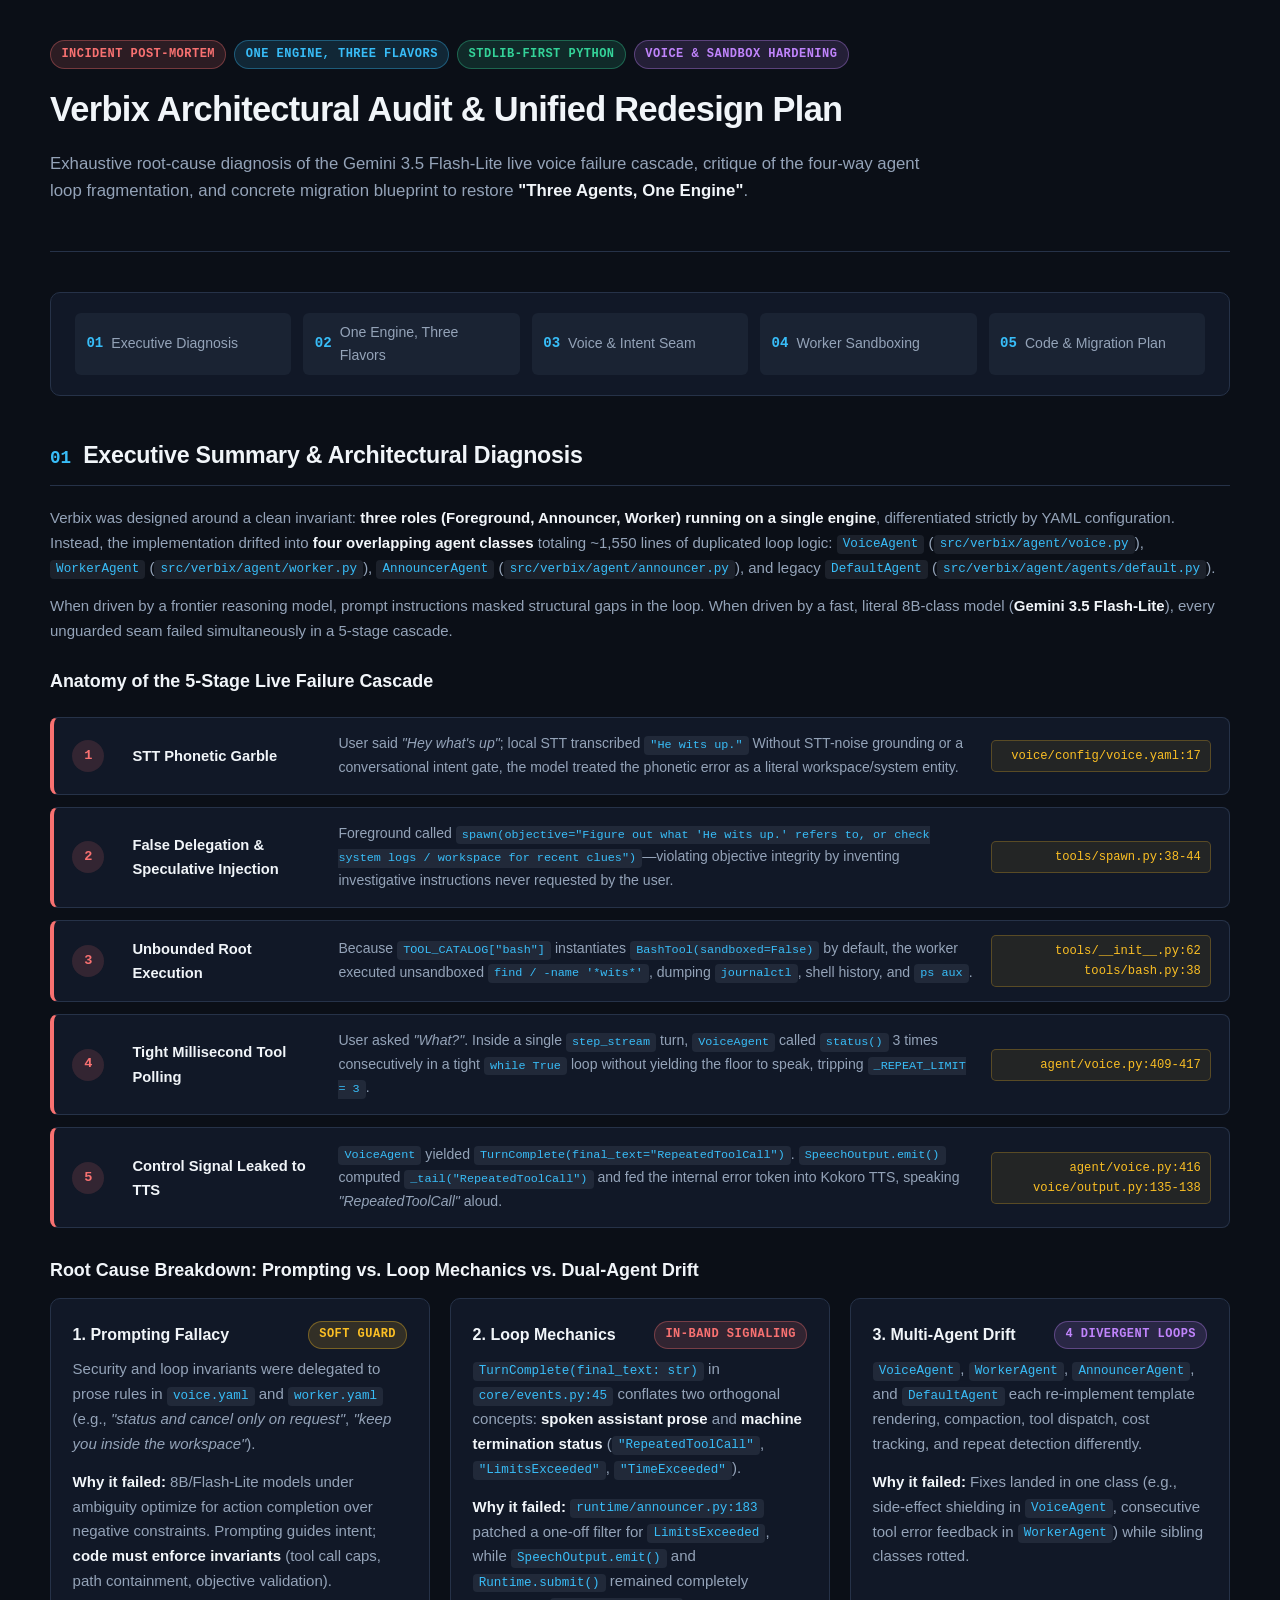
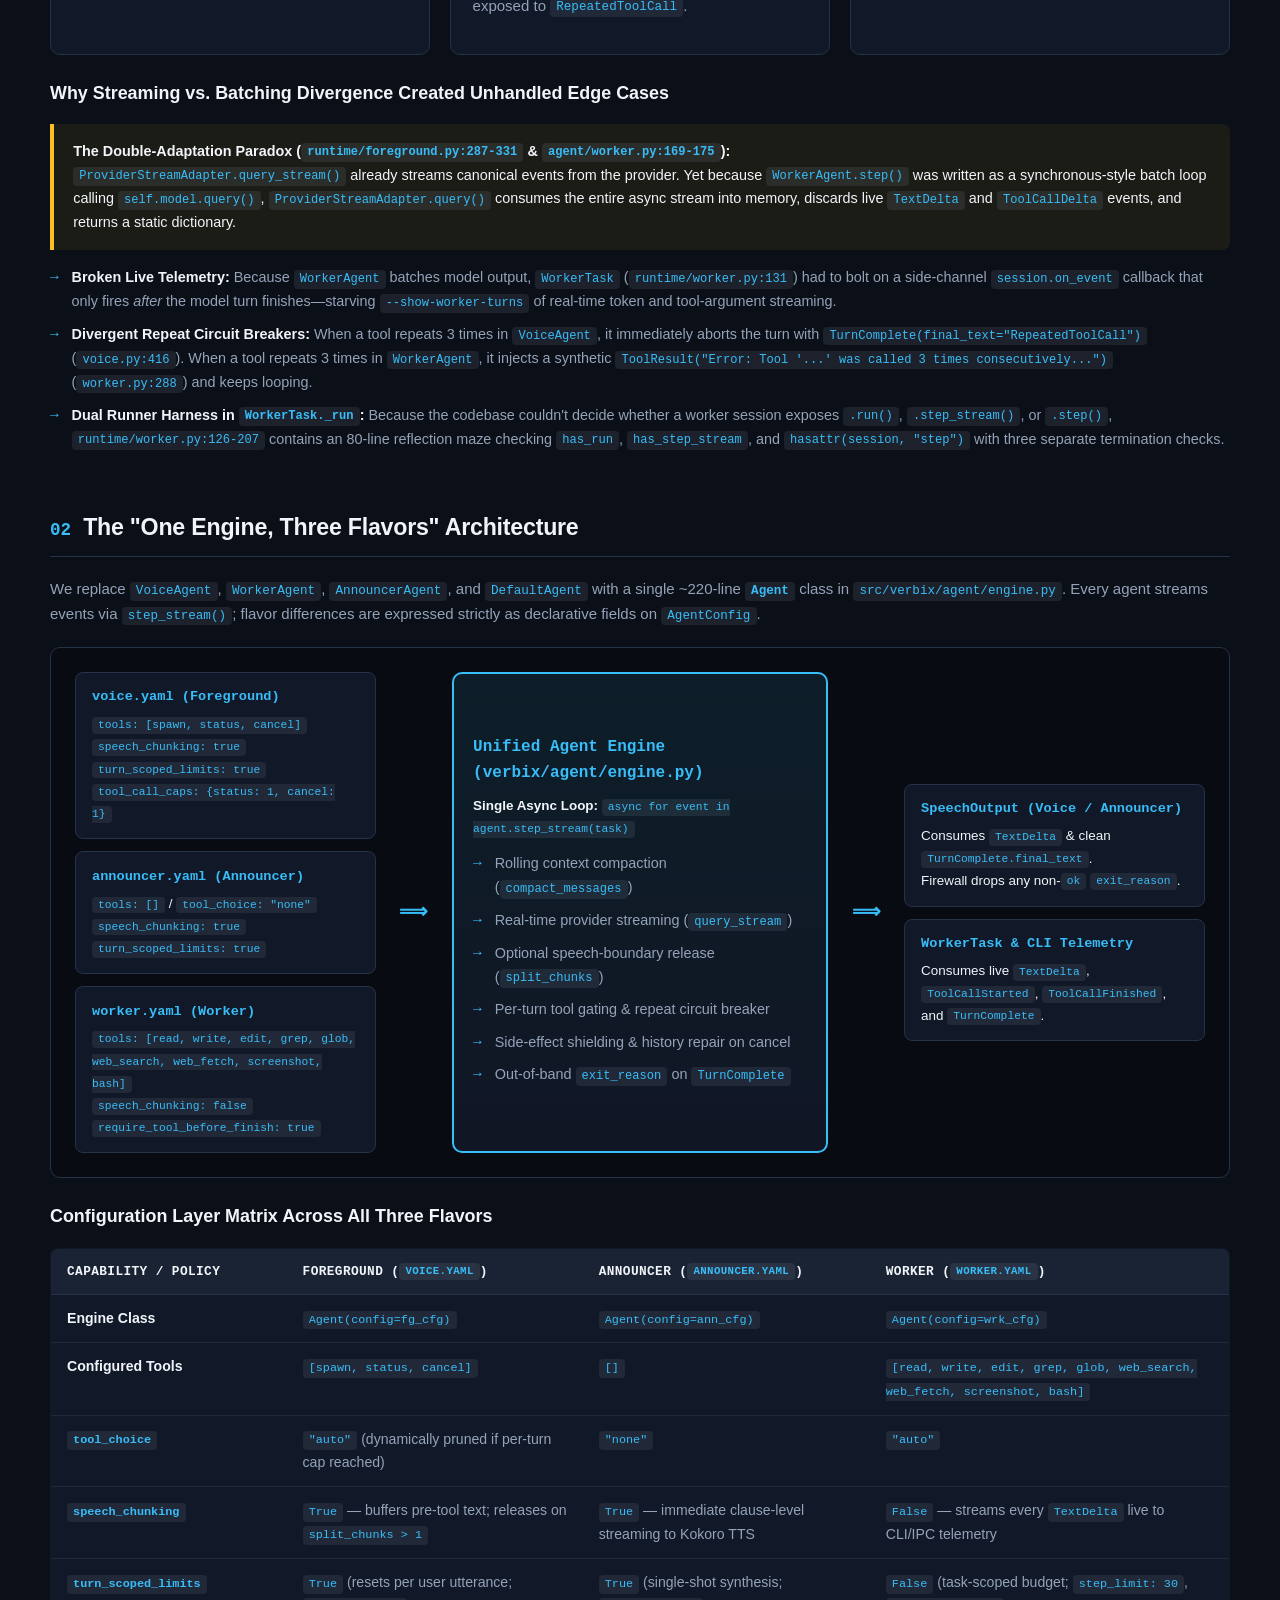
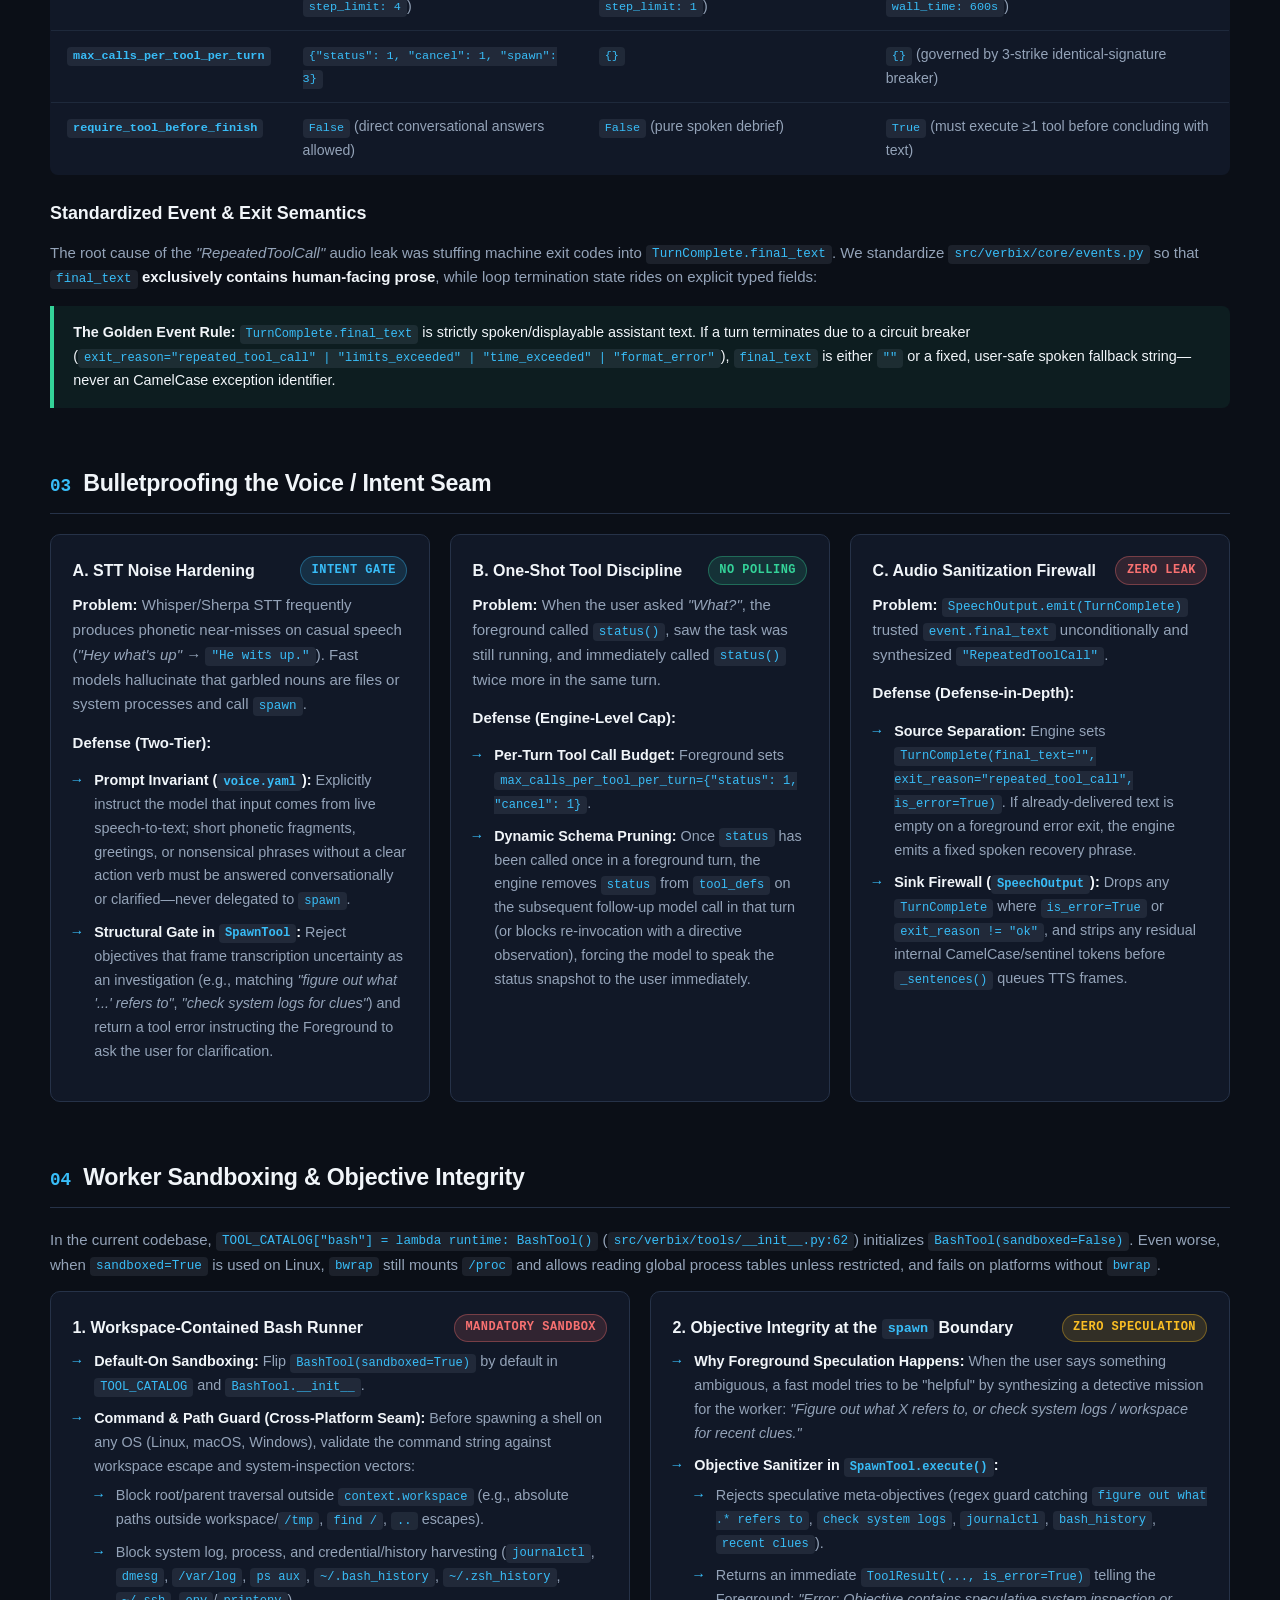
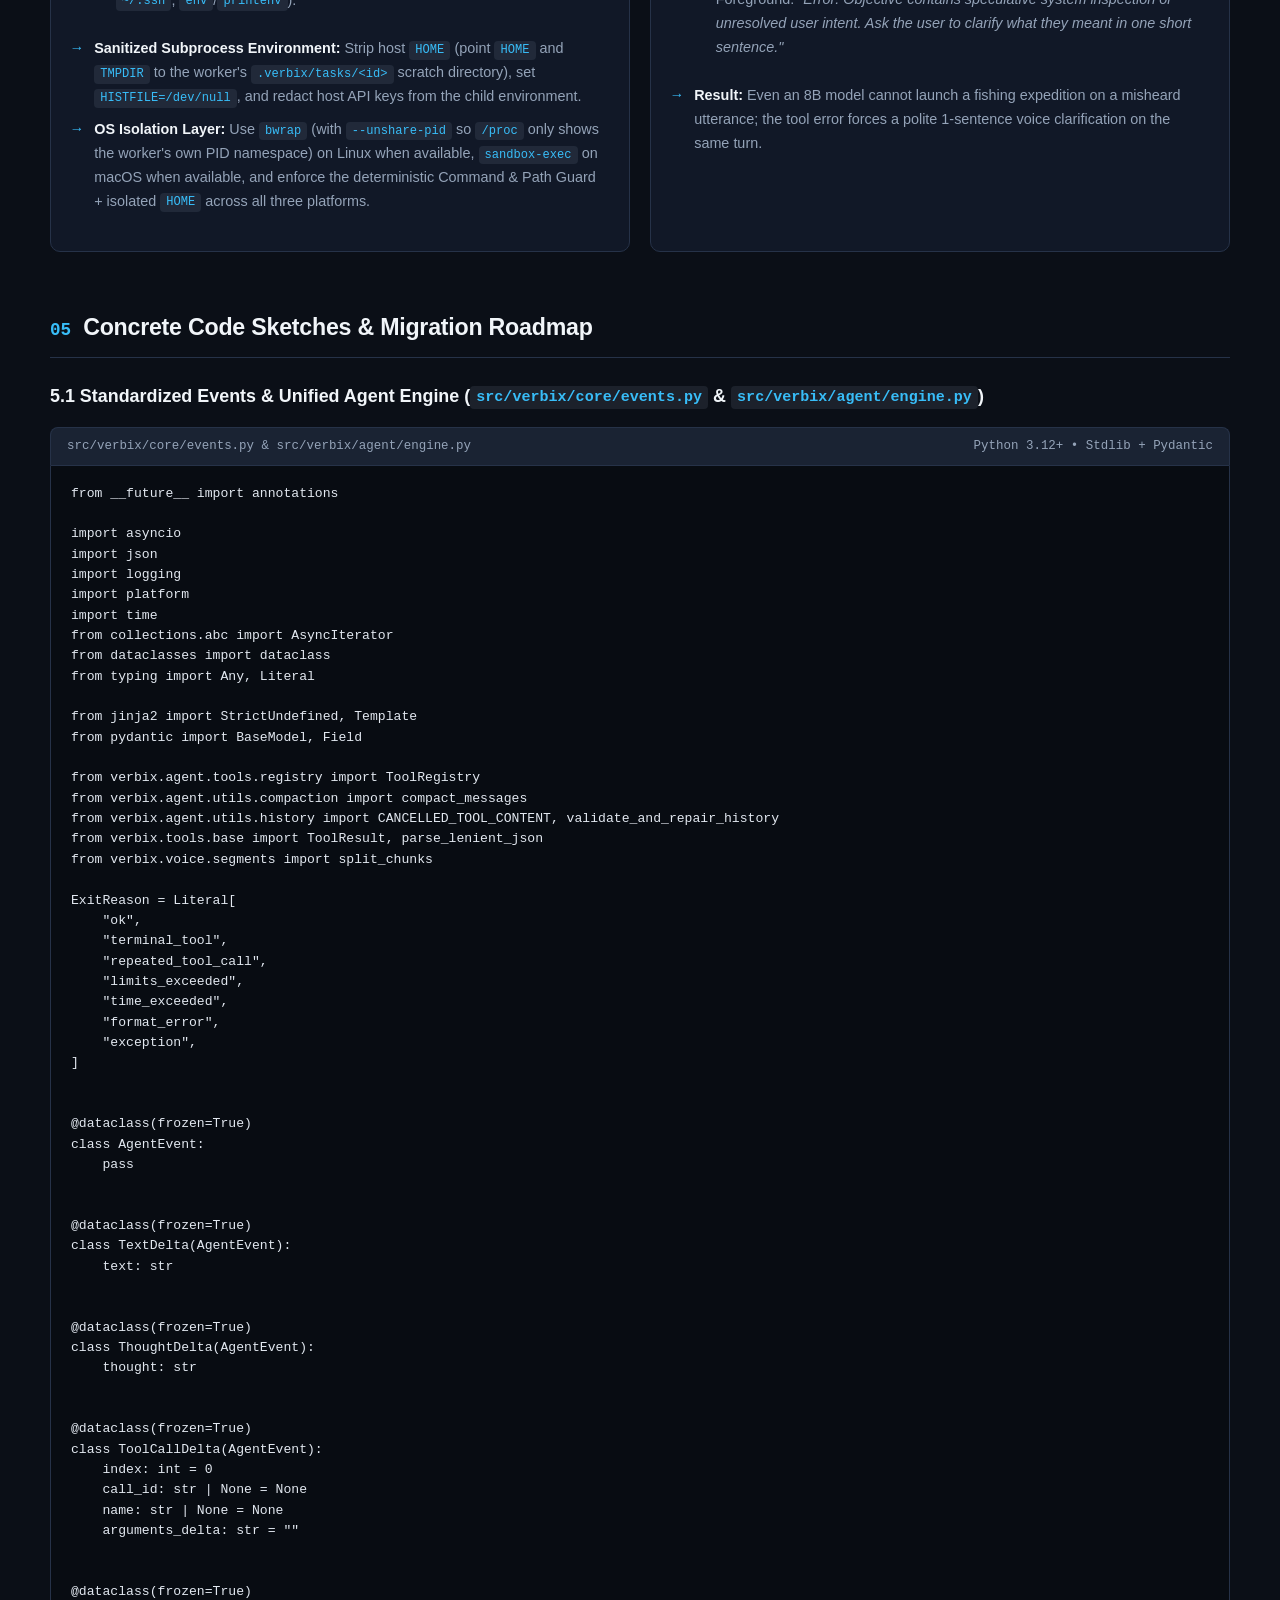
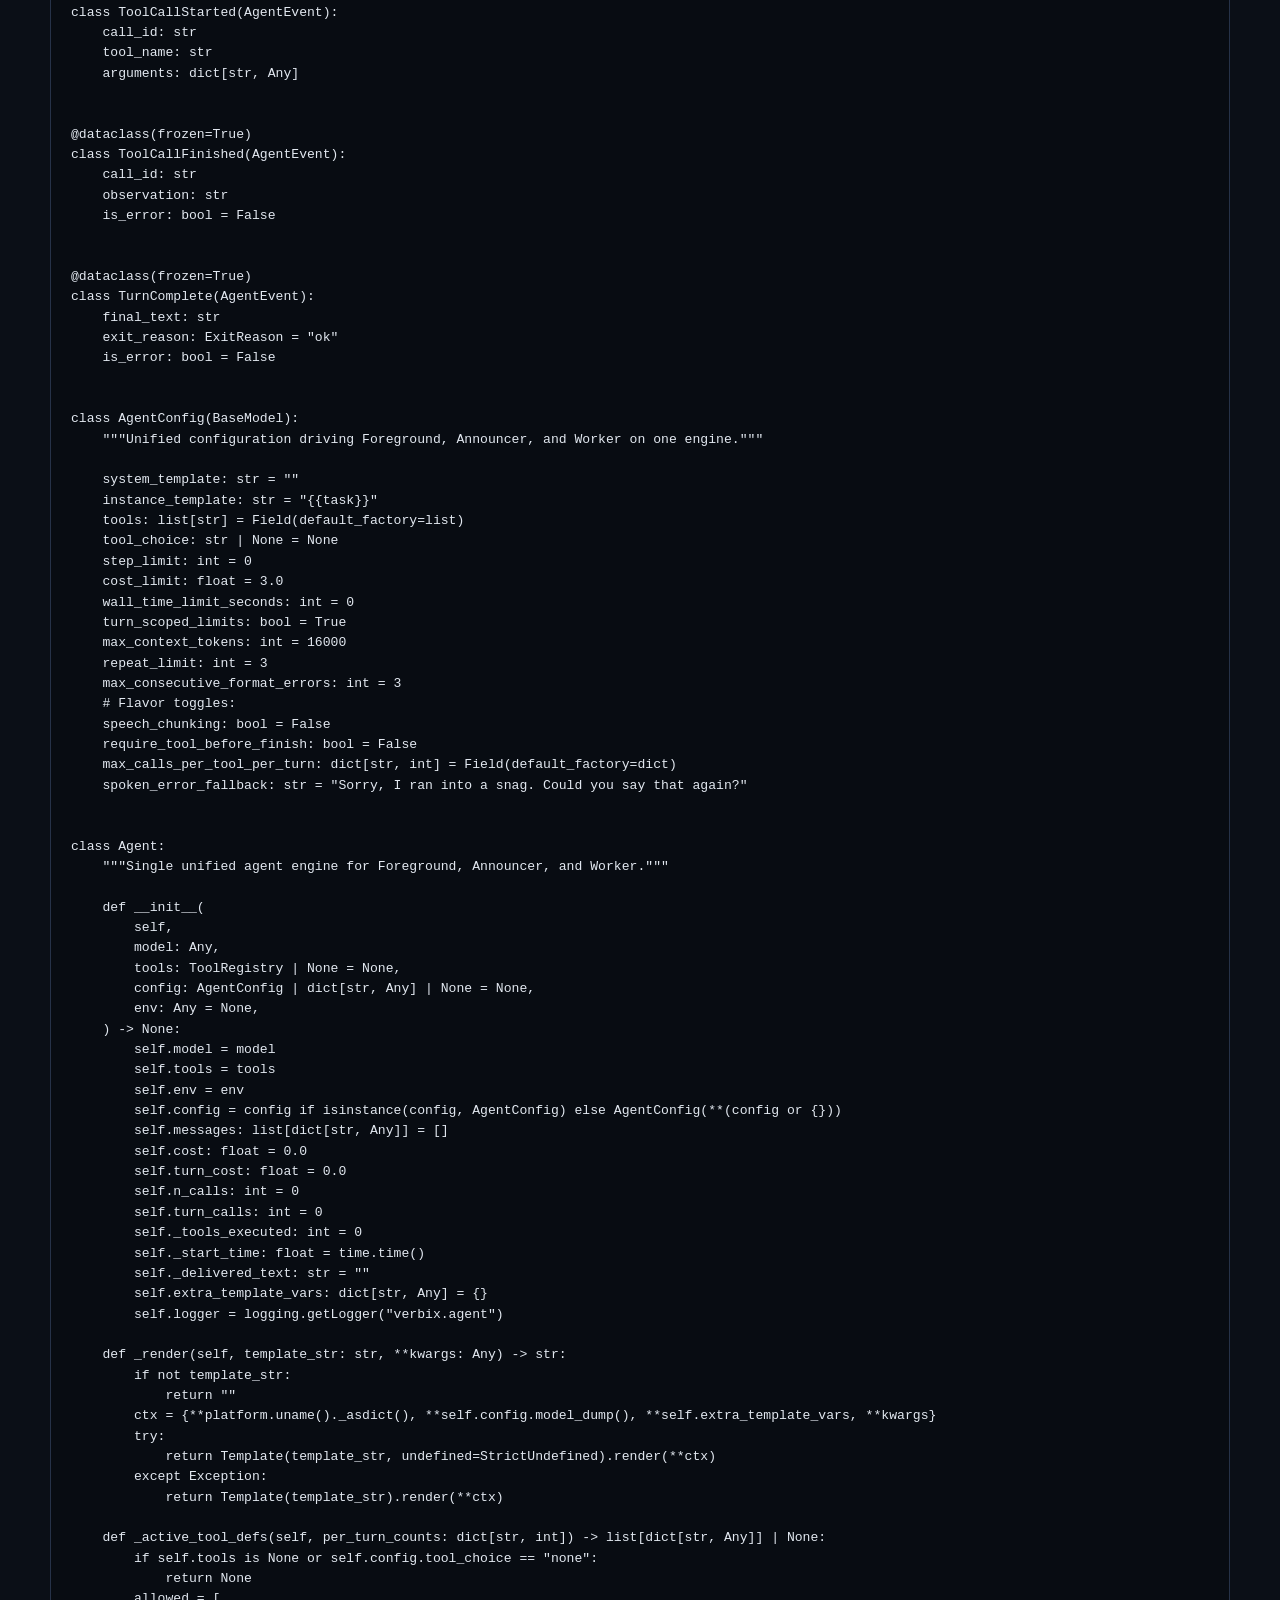
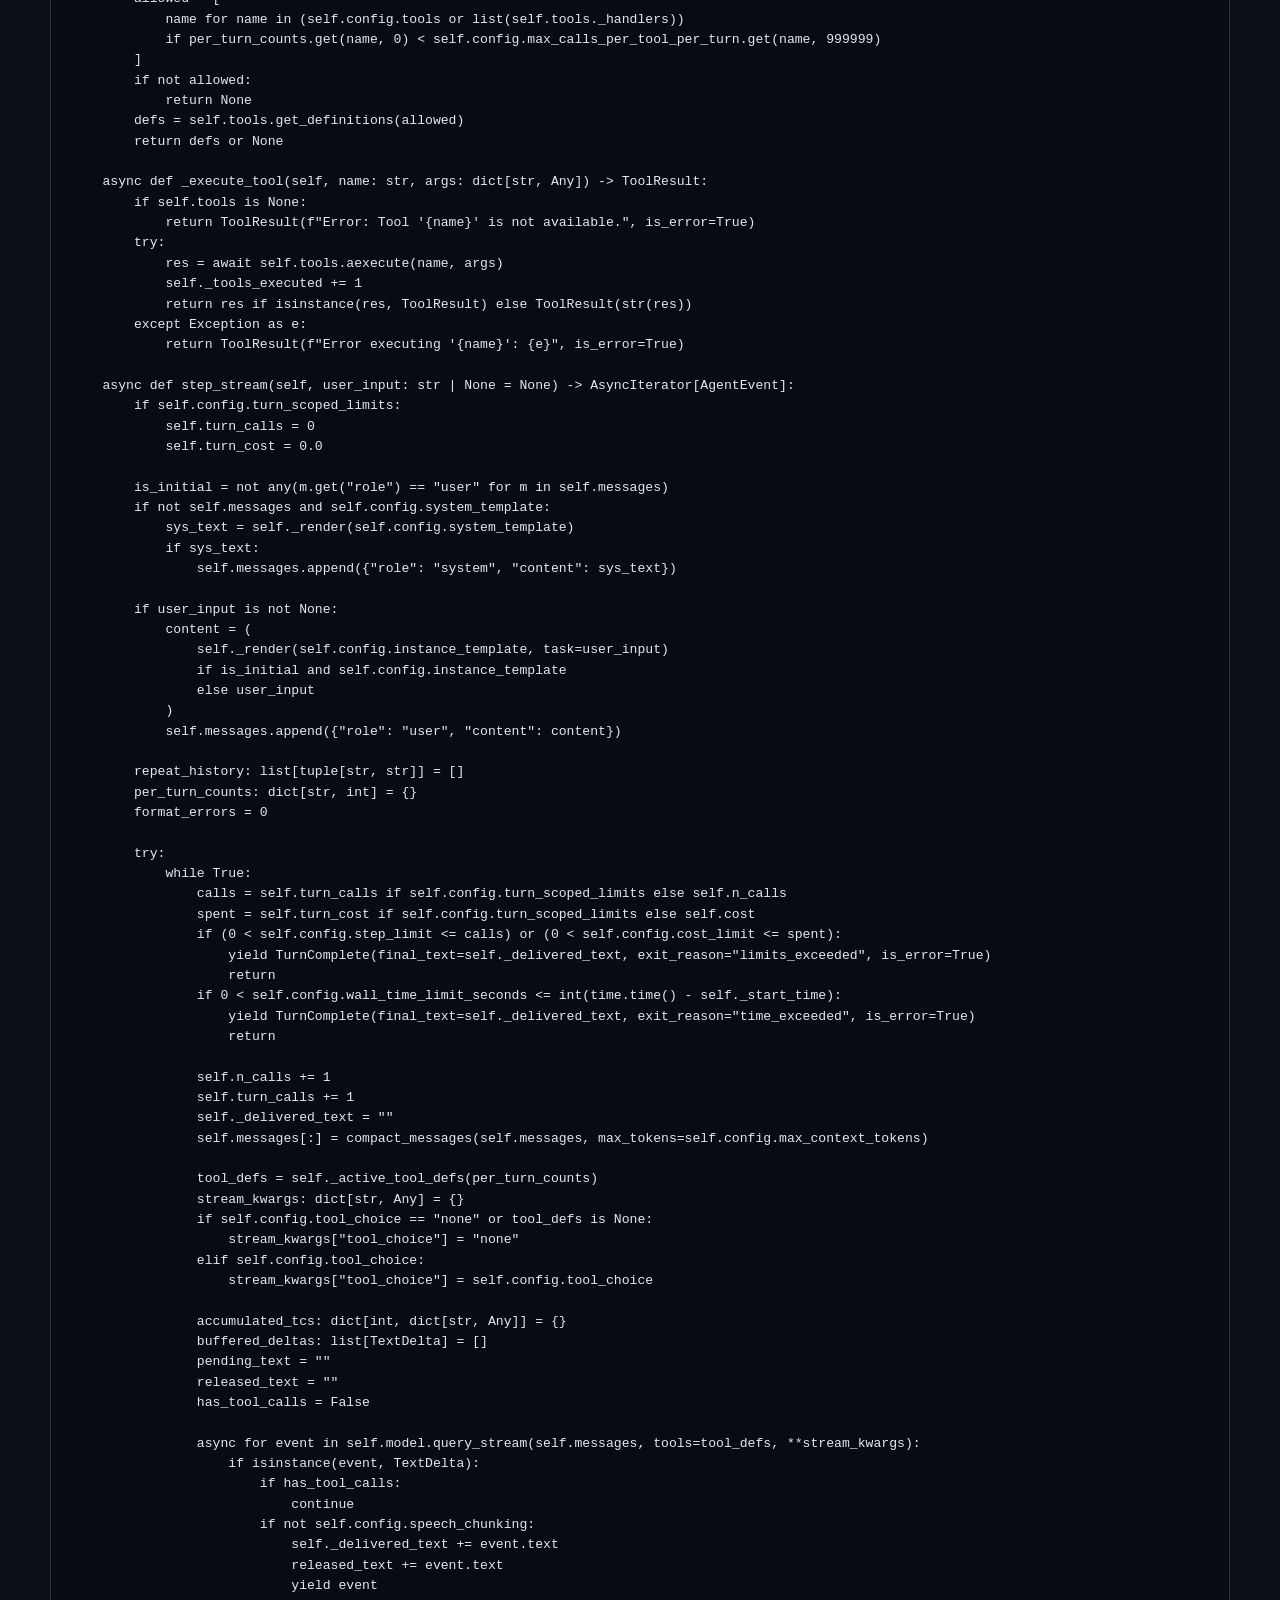
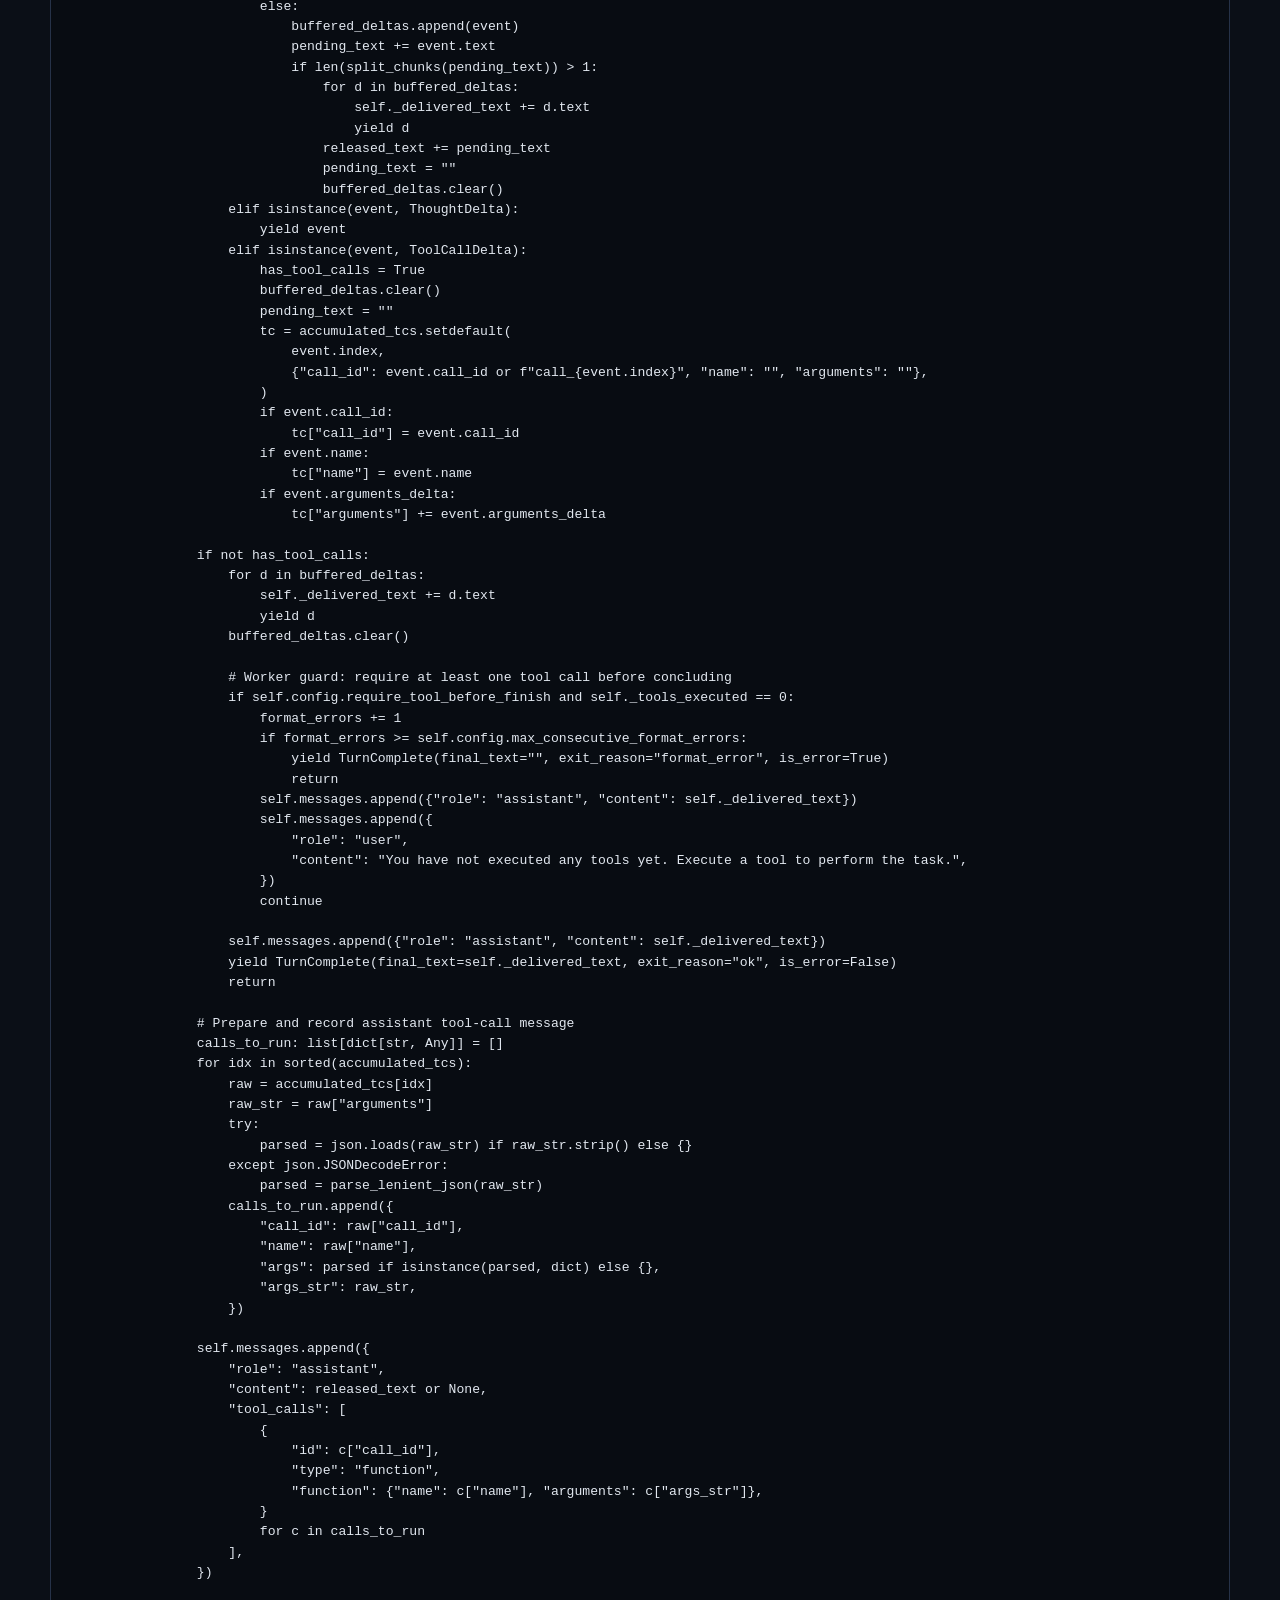
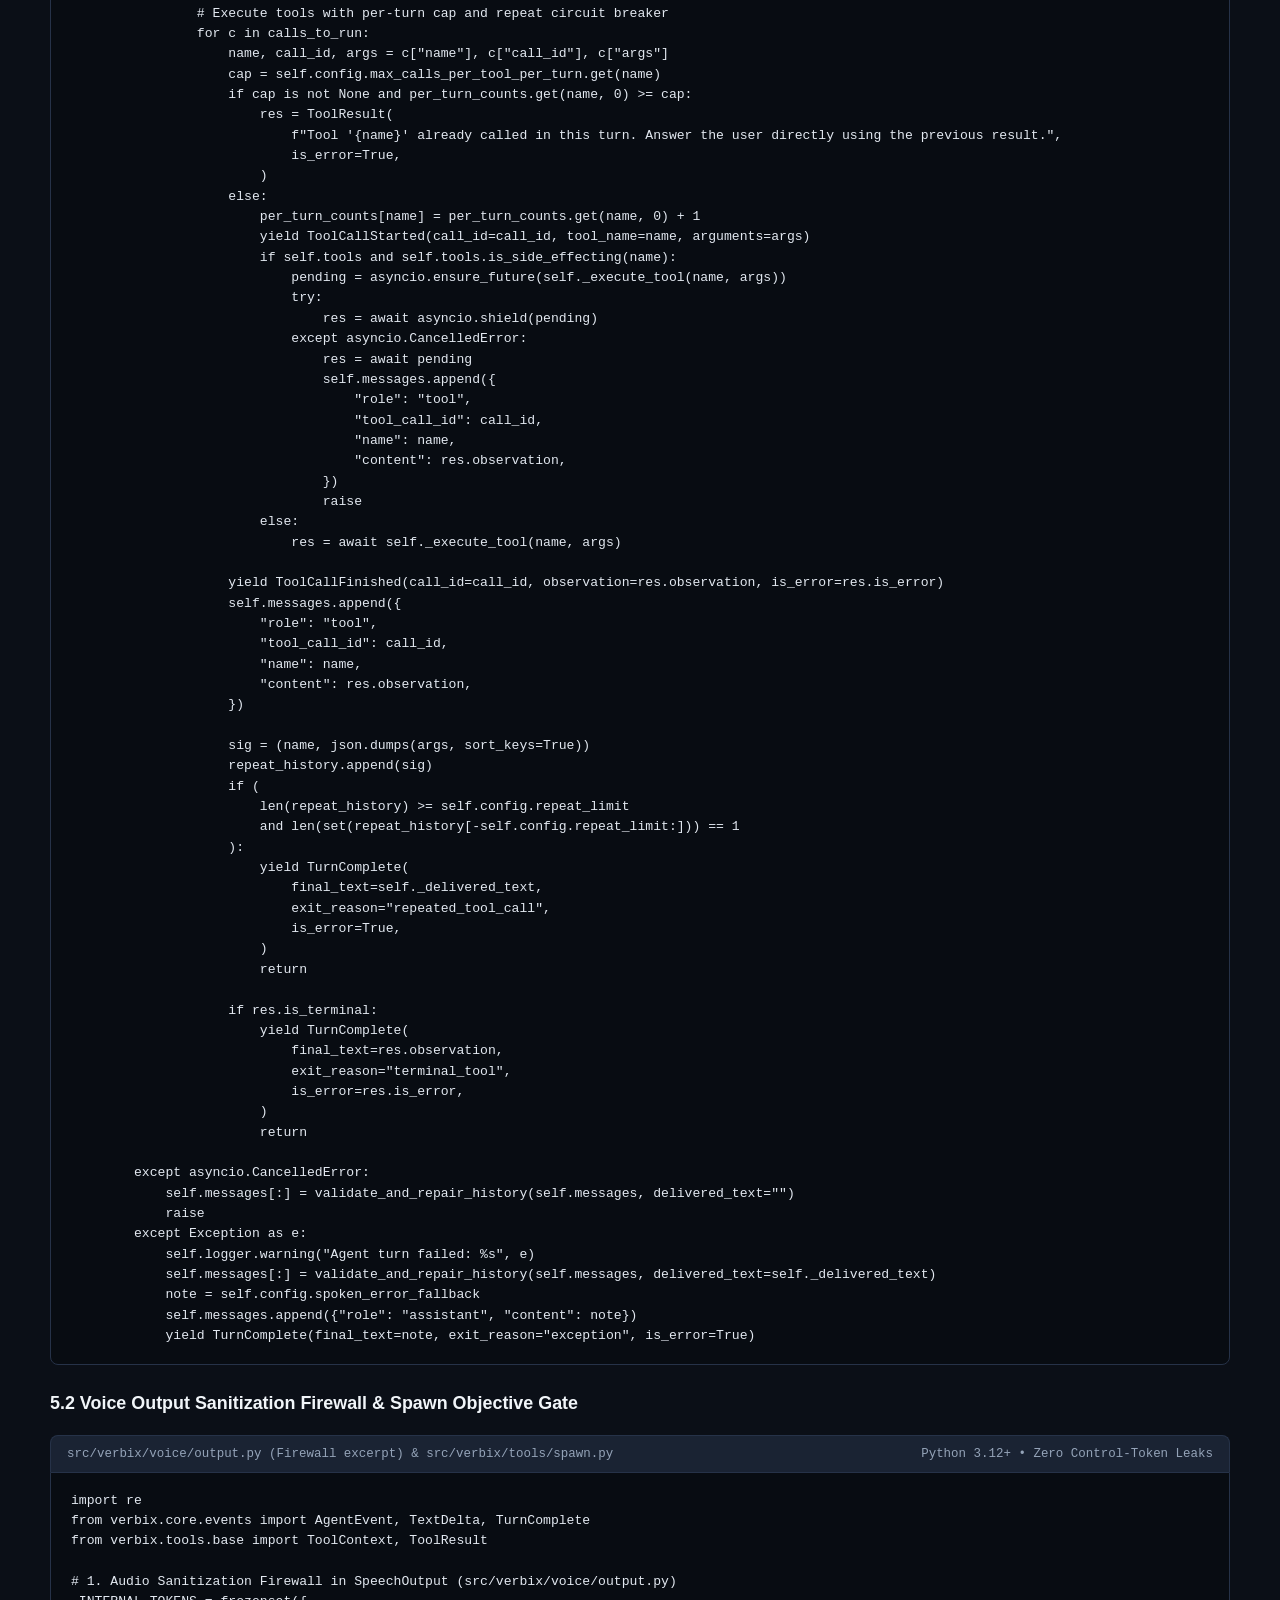
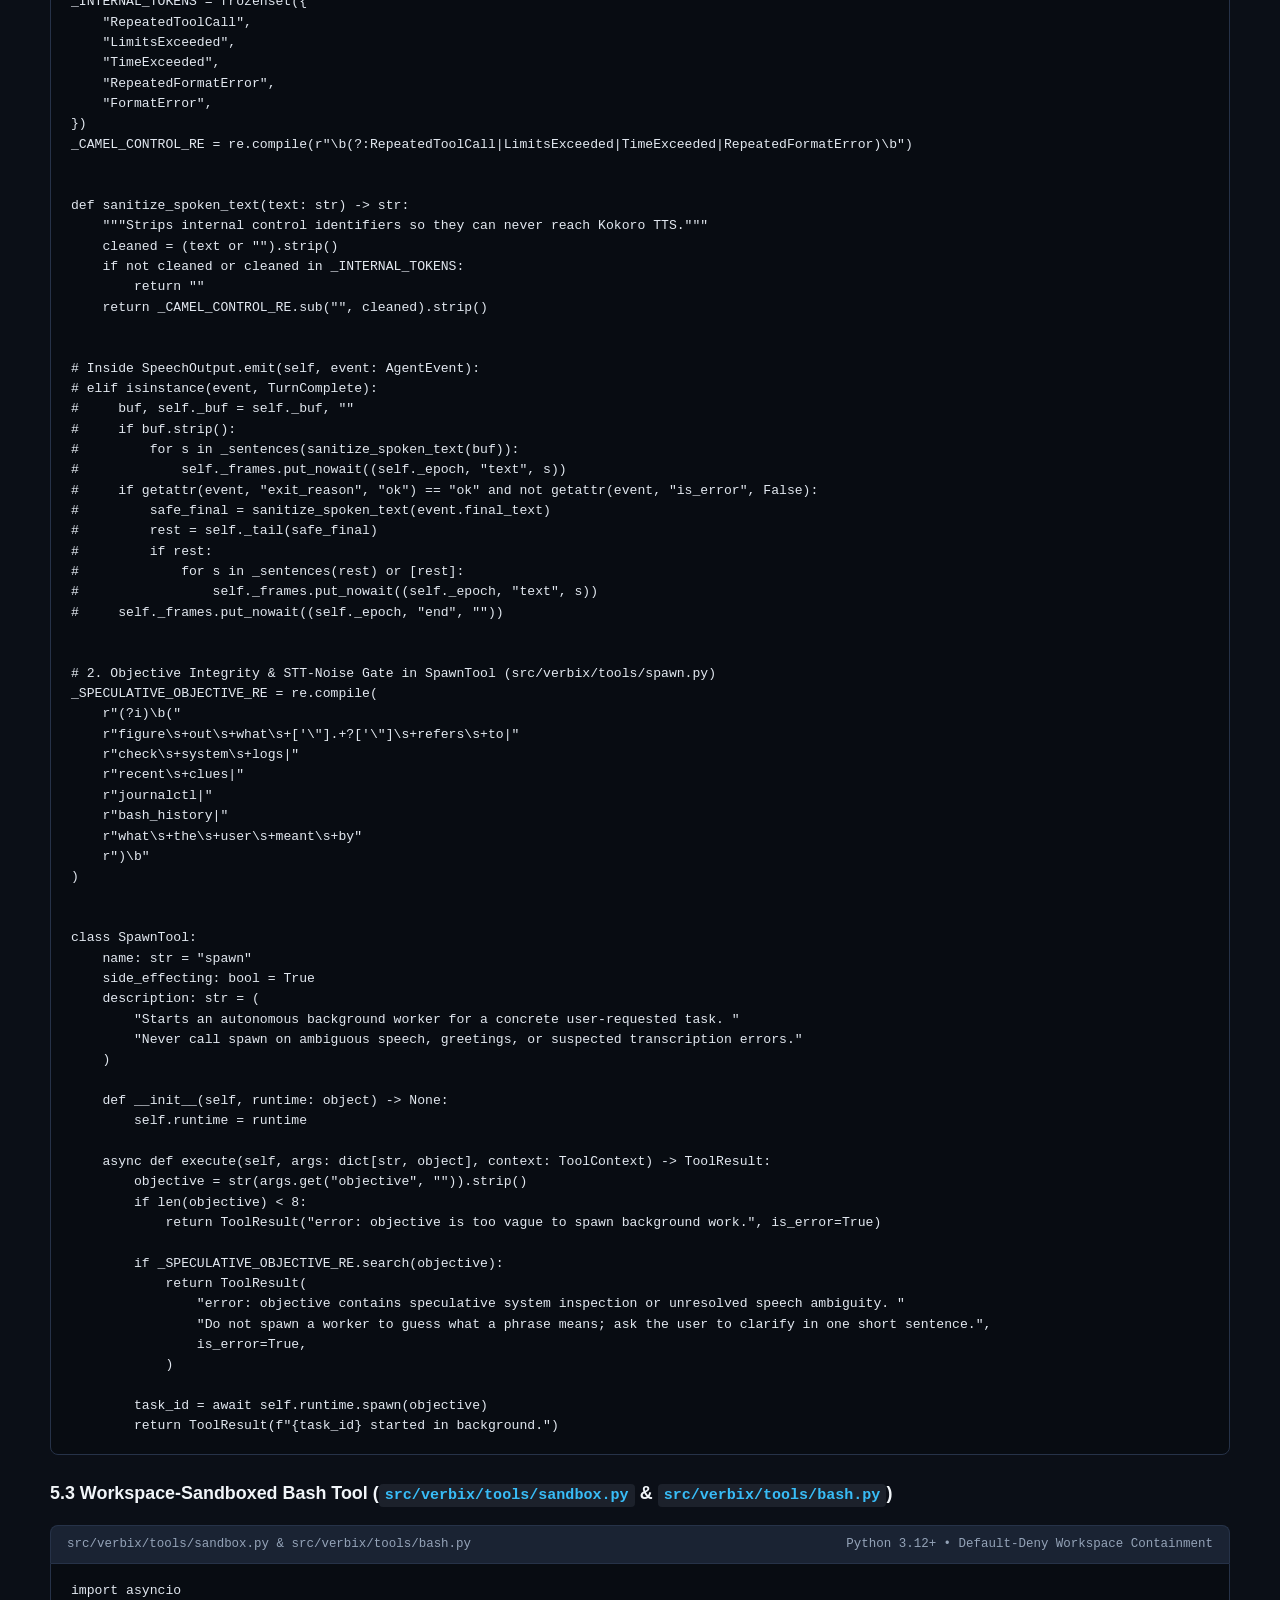
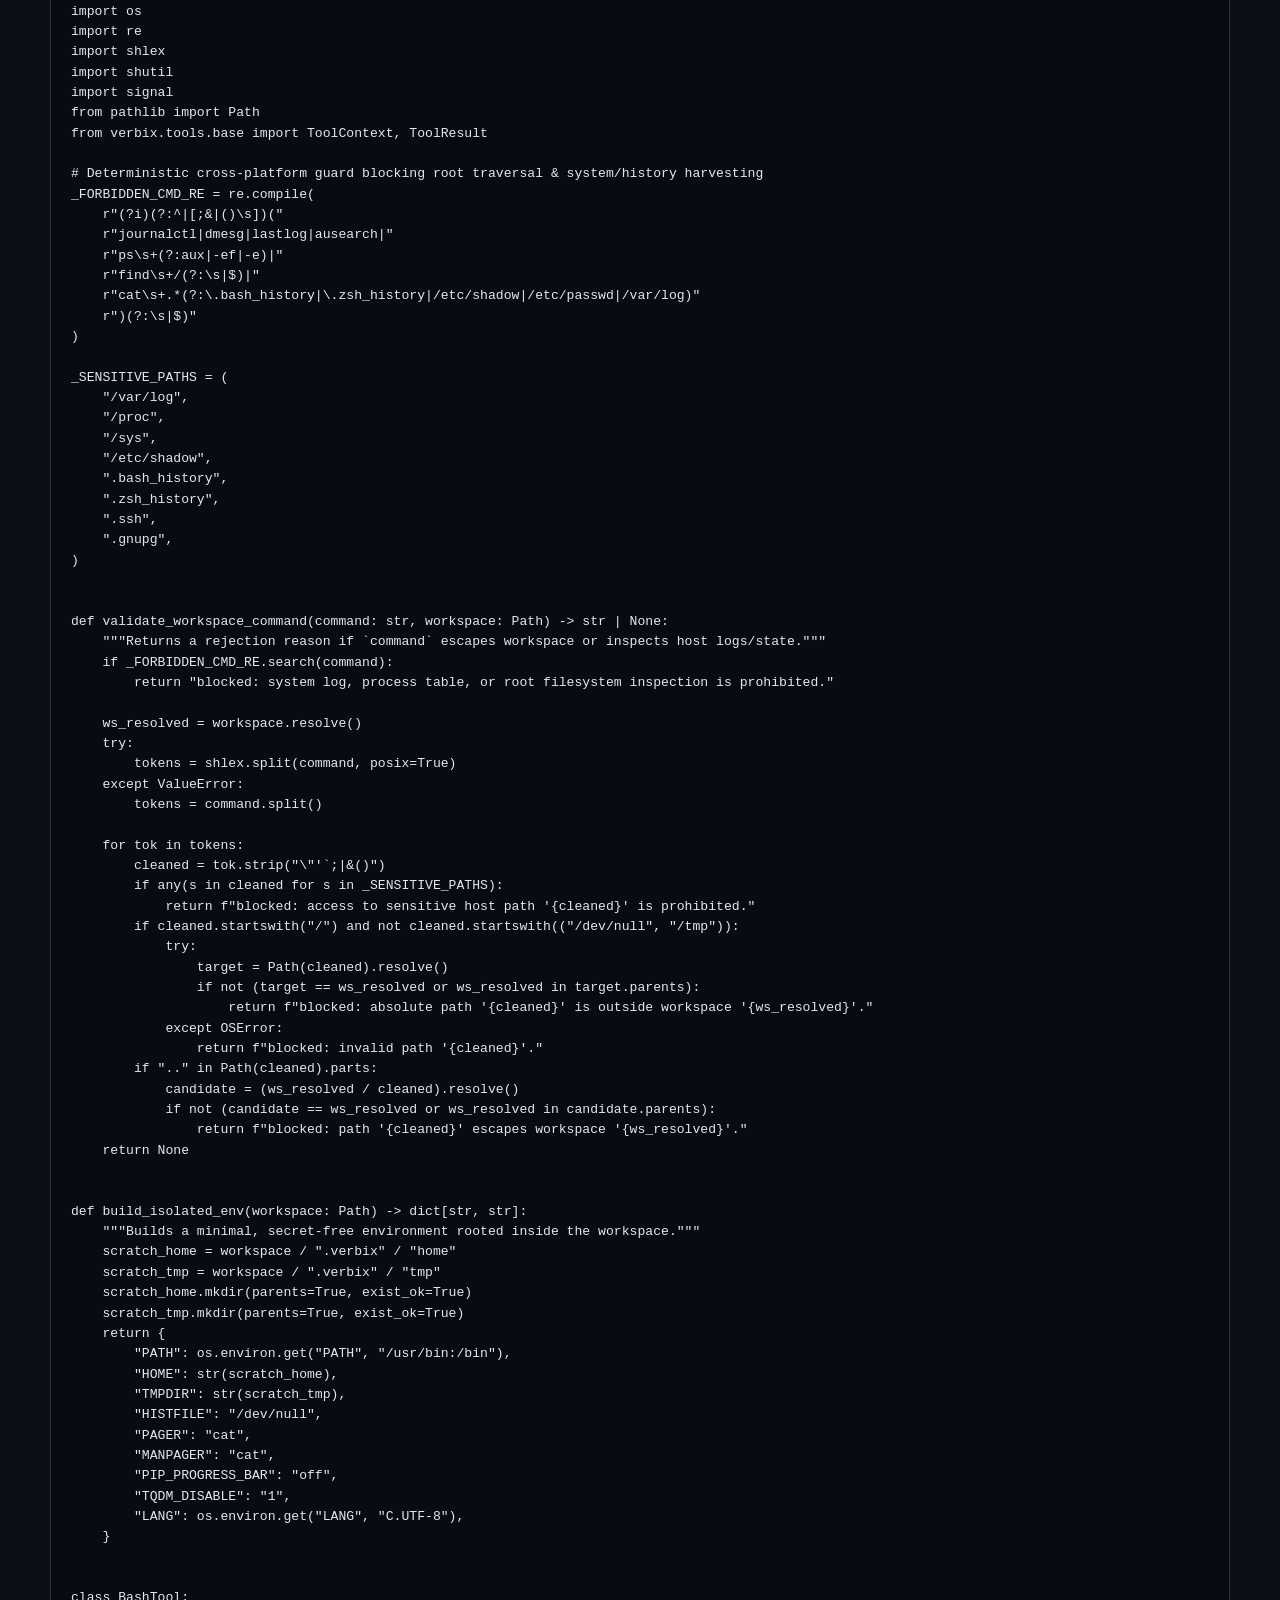
==== docs/verbix_architecture_audit.html @ be10a12c "docs: add architecture re-audit spec and implementation plan" ====
<!DOCTYPE html>
<html lang="en">
<head>
  <meta charset="UTF-8" />
  <meta name="viewport" content="width=device-width, initial-scale=1.0" />
  <title>Verbix Architectural Audit &amp; Unified Redesign Plan</title>
  <style>
    :root {
      --bg-base: #0b0f17;
      --bg-surface: #111827;
      --bg-elevated: #1a2333;
      --bg-code: #080c12;
      --border: #263248;
      --border-subtle: #1e293b;
      --text-primary: #f1f5f9;
      --text-secondary: #94a3b8;
      --text-muted: #64748b;
      --accent-blue: #38bdf8;
      --accent-indigo: #818cf8;
      --accent-green: #34d399;
      --accent-amber: #fbbf24;
      --accent-red: #f87171;
      --accent-purple: #c084fc;
      --font-sans: -apple-system, BlinkMacSystemFont, "Segoe UI", Roboto, "Helvetica Neue", Arial, sans-serif;
      --font-mono: "JetBrains Mono", "Fira Code", "SFMono-Regular", Consolas, "Liberation Mono", Menlo, monospace;
    }

    * {
      box-sizing: border-box;
      margin: 0;
      padding: 0;
    }

    body {
      background-color: var(--bg-base);
      color: var(--text-primary);
      font-family: var(--font-sans);
      line-height: 1.65;
      font-size: 15px;
      padding: 2.5rem 1.5rem 5rem;
    }

    .container {
      max-width: 1180px;
      margin: 0 auto;
    }

    /* Header */
    header {
      border-bottom: 1px solid var(--border);
      padding-bottom: 2rem;
      margin-bottom: 2.5rem;
      display: flex;
      flex-direction: column;
      gap: 0.75rem;
    }

    .badge-row {
      display: flex;
      flex-wrap: wrap;
      gap: 0.5rem;
      align-items: center;
    }

    .badge {
      display: inline-flex;
      align-items: center;
      padding: 0.22rem 0.65rem;
      border-radius: 9999px;
      font-size: 0.75rem;
      font-weight: 600;
      letter-spacing: 0.04em;
      text-transform: uppercase;
      font-family: var(--font-mono);
    }

    .badge-red { background: rgba(248, 113, 113, 0.14); color: var(--accent-red); border: 1px solid rgba(248, 113, 113, 0.35); }
    .badge-blue { background: rgba(56, 189, 248, 0.14); color: var(--accent-blue); border: 1px solid rgba(56, 189, 248, 0.35); }
    .badge-green { background: rgba(52, 211, 153, 0.14); color: var(--accent-green); border: 1px solid rgba(52, 211, 153, 0.35); }
    .badge-amber { background: rgba(251, 191, 36, 0.14); color: var(--accent-amber); border: 1px solid rgba(251, 191, 36, 0.35); }
    .badge-purple { background: rgba(192, 132, 252, 0.14); color: var(--accent-purple); border: 1px solid rgba(192, 132, 252, 0.35); }

    h1 {
      font-size: 2.15rem;
      font-weight: 800;
      letter-spacing: -0.02em;
      color: var(--text-primary);
    }

    .subtitle {
      color: var(--text-secondary);
      font-size: 1.05rem;
      max-width: 880px;
    }

    /* Navigation TOC */
    .toc {
      background: var(--bg-surface);
      border: 1px solid var(--border);
      border-radius: 10px;
      padding: 1.25rem 1.5rem;
      margin-bottom: 2.5rem;
      display: grid;
      grid-template-columns: repeat(auto-fit, minmax(210px, 1fr));
      gap: 0.75rem;
    }

    .toc a {
      color: var(--text-secondary);
      text-decoration: none;
      font-size: 0.88rem;
      font-weight: 500;
      padding: 0.45rem 0.65rem;
      border-radius: 6px;
      background: var(--bg-elevated);
      border: 1px solid transparent;
      transition: all 0.15s ease;
      display: flex;
      align-items: center;
      gap: 0.5rem;
    }

    .toc a:hover {
      color: var(--accent-blue);
      border-color: rgba(56, 189, 248, 0.4);
    }

    .toc-num {
      font-family: var(--font-mono);
      color: var(--accent-blue);
      font-weight: 700;
    }

    /* Sections */
    section {
      margin-bottom: 3.5rem;
    }

    .section-header {
      display: flex;
      align-items: baseline;
      gap: 0.75rem;
      margin-bottom: 1.25rem;
      padding-bottom: 0.65rem;
      border-bottom: 1px solid var(--border);
    }

    .section-num {
      font-family: var(--font-mono);
      font-size: 1.1rem;
      font-weight: 700;
      color: var(--accent-blue);
    }

    h2 {
      font-size: 1.45rem;
      font-weight: 700;
      letter-spacing: -0.01em;
    }

    h3 {
      font-size: 1.12rem;
      font-weight: 600;
      margin: 1.5rem 0 0.75rem;
      color: var(--text-primary);
    }

    p {
      margin-bottom: 0.85rem;
      color: var(--text-secondary);
    }

    strong {
      color: var(--text-primary);
      font-weight: 600;
    }

    /* Cards & Grids */
    .grid-2 {
      display: grid;
      grid-template-columns: repeat(auto-fit, minmax(460px, 1fr));
      gap: 1.25rem;
      margin-bottom: 1.25rem;
    }

    .grid-3 {
      display: grid;
      grid-template-columns: repeat(auto-fit, minmax(320px, 1fr));
      gap: 1.25rem;
      margin-bottom: 1.25rem;
    }

    .card {
      background: var(--bg-surface);
      border: 1px solid var(--border);
      border-radius: 10px;
      padding: 1.35rem;
    }

    .card-title {
      font-size: 1rem;
      font-weight: 700;
      margin-bottom: 0.5rem;
      display: flex;
      align-items: center;
      justify-content: space-between;
      gap: 0.5rem;
      color: var(--text-primary);
    }

    /* Incident Cascade Timeline */
    .cascade {
      display: flex;
      flex-direction: column;
      gap: 0.75rem;
      margin: 1.25rem 0 1.75rem;
    }

    .cascade-step {
      display: grid;
      grid-template-columns: 44px 190px 1fr 220px;
      align-items: center;
      gap: 1rem;
      background: var(--bg-surface);
      border: 1px solid var(--border);
      border-left: 4px solid var(--accent-red);
      border-radius: 8px;
      padding: 0.9rem 1.15rem;
    }

    .cascade-idx {
      width: 32px;
      height: 32px;
      border-radius: 50%;
      background: rgba(248, 113, 113, 0.15);
      color: var(--accent-red);
      font-family: var(--font-mono);
      font-weight: 700;
      display: flex;
      align-items: center;
      justify-content: center;
      font-size: 0.85rem;
    }

    .cascade-stage {
      font-weight: 700;
      color: var(--text-primary);
      font-size: 0.92rem;
    }

    .cascade-desc {
      color: var(--text-secondary);
      font-size: 0.88rem;
    }

    .cascade-pin {
      font-family: var(--font-mono);
      font-size: 0.76rem;
      color: var(--accent-amber);
      background: rgba(251, 191, 36, 0.08);
      border: 1px solid rgba(251, 191, 36, 0.25);
      padding: 0.3rem 0.55rem;
      border-radius: 5px;
      text-align: right;
      word-break: break-all;
    }

    /* Architecture Diagram Box */
    .diagram-box {
      background: var(--bg-code);
      border: 1px solid var(--border);
      border-radius: 10px;
      padding: 1.5rem;
      margin: 1.25rem 0;
      overflow-x: auto;
    }

    .arch-flow {
      display: grid;
      grid-template-columns: 1fr 60px 1.25fr 60px 1fr;
      align-items: stretch;
      gap: 0.5rem;
      min-width: 780px;
    }

    .arch-col {
      display: flex;
      flex-direction: column;
      gap: 0.75rem;
      justify-content: center;
    }

    .arch-node {
      background: var(--bg-surface);
      border: 1px solid var(--border);
      border-radius: 8px;
      padding: 0.85rem 1rem;
      font-size: 0.84rem;
    }

    .arch-node-title {
      font-family: var(--font-mono);
      font-weight: 700;
      font-size: 0.85rem;
      margin-bottom: 0.3rem;
      color: var(--accent-blue);
    }

    .arch-engine {
      background: linear-gradient(180deg, rgba(56, 189, 248, 0.1), rgba(129, 140, 248, 0.08));
      border: 2px solid var(--accent-blue);
      border-radius: 10px;
      padding: 1.2rem;
      display: flex;
      flex-direction: column;
      justify-content: center;
      gap: 0.55rem;
    }

    .arch-arrow {
      display: flex;
      align-items: center;
      justify-content: center;
      font-family: var(--font-mono);
      color: var(--accent-blue);
      font-size: 1.25rem;
      font-weight: 700;
    }

    /* Tables */
    table {
      width: 100%;
      border-collapse: collapse;
      margin: 1rem 0 1.5rem;
      background: var(--bg-surface);
      border: 1px solid var(--border);
      border-radius: 8px;
      overflow: hidden;
      font-size: 0.88rem;
    }

    th {
      background: var(--bg-elevated);
      color: var(--text-primary);
      text-align: left;
      padding: 0.75rem 1rem;
      font-weight: 600;
      border-bottom: 1px solid var(--border);
      font-family: var(--font-mono);
      font-size: 0.8rem;
      text-transform: uppercase;
      letter-spacing: 0.03em;
    }

    td {
      padding: 0.75rem 1rem;
      border-bottom: 1px solid var(--border-subtle);
      color: var(--text-secondary);
      vertical-align: top;
    }

    tr:last-child td {
      border-bottom: none;
    }

    /* Code blocks */
    pre {
      background: var(--bg-code);
      border: 1px solid var(--border);
      border-radius: 8px;
      padding: 1.1rem 1.25rem;
      overflow-x: auto;
      font-family: var(--font-mono);
      font-size: 0.82rem;
      line-height: 1.55;
      color: #e2e8f0;
      margin: 0.75rem 0 1.5rem;
    }

    code {
      font-family: var(--font-mono);
      font-size: 0.84em;
      background: rgba(148, 163, 184, 0.12);
      color: var(--accent-blue);
      padding: 0.15rem 0.38rem;
      border-radius: 4px;
    }

    pre code {
      background: transparent;
      color: inherit;
      padding: 0;
      font-size: inherit;
    }

    .code-header {
      display: flex;
      justify-content: space-between;
      align-items: center;
      background: var(--bg-elevated);
      border: 1px solid var(--border);
      border-bottom: none;
      border-radius: 8px 8px 0 0;
      padding: 0.5rem 1rem;
      font-family: var(--font-mono);
      font-size: 0.78rem;
      color: var(--text-secondary);
      margin-top: 1rem;
    }

    .code-header + pre {
      margin-top: 0;
      border-radius: 0 0 8px 8px;
    }

    /* Callouts */
    .callout {
      border-left: 4px solid var(--accent-blue);
      background: rgba(56, 189, 248, 0.07);
      border-radius: 0 8px 8px 0;
      padding: 0.95rem 1.2rem;
      margin: 1rem 0;
      font-size: 0.9rem;
    }

    .callout-warn {
      border-left-color: var(--accent-amber);
      background: rgba(251, 191, 36, 0.07);
    }

    .callout-danger {
      border-left-color: var(--accent-red);
      background: rgba(248, 113, 113, 0.07);
    }

    .callout-success {
      border-left-color: var(--accent-green);
      background: rgba(52, 211, 153, 0.07);
    }

    ul.clean-list {
      list-style: none;
      display: flex;
      flex-direction: column;
      gap: 0.55rem;
      margin: 0.5rem 0 1rem;
    }

    ul.clean-list li {
      position: relative;
      padding-left: 1.35rem;
      color: var(--text-secondary);
      font-size: 0.9rem;
    }

    ul.clean-list li::before {
      content: "→";
      position: absolute;
      left: 0;
      color: var(--accent-blue);
      font-family: var(--font-mono);
      font-weight: 700;
    }

    .checklist-item {
      display: flex;
      align-items: flex-start;
      gap: 0.75rem;
      padding: 0.65rem 0.9rem;
      background: var(--bg-surface);
      border: 1px solid var(--border-subtle);
      border-radius: 6px;
      margin-bottom: 0.5rem;
      font-size: 0.88rem;
    }

    .check-tag {
      font-family: var(--font-mono);
      font-size: 0.72rem;
      font-weight: 700;
      padding: 0.15rem 0.45rem;
      border-radius: 4px;
      text-transform: uppercase;
      flex-shrink: 0;
      margin-top: 0.1rem;
    }

    .tag-delete { background: rgba(248, 113, 113, 0.18); color: var(--accent-red); }
    .tag-simplify { background: rgba(251, 191, 36, 0.18); color: var(--accent-amber); }
    .tag-standardize { background: rgba(52, 211, 153, 0.18); color: var(--accent-green); }

    @media (max-width: 860px) {
      .cascade-step {
        grid-template-columns: 36px 1fr;
      }
      .cascade-pin {
        grid-column: 1 / -1;
        text-align: left;
      }
      .grid-2 {
        grid-template-columns: 1fr;
      }
    }
  </style>
</head>
<body>
  <div class="container">
    <header>
      <div class="badge-row">
        <span class="badge badge-red">Incident Post-Mortem</span>
        <span class="badge badge-blue">One Engine, Three Flavors</span>
        <span class="badge badge-green">Stdlib-First Python</span>
        <span class="badge badge-purple">Voice &amp; Sandbox Hardening</span>
      </div>
      <h1>Verbix Architectural Audit &amp; Unified Redesign Plan</h1>
      <p class="subtitle">
        Exhaustive root-cause diagnosis of the Gemini 3.5 Flash-Lite live voice failure cascade,
        critique of the four-way agent loop fragmentation, and concrete migration blueprint to restore
        <strong>"Three Agents, One Engine"</strong>.
      </p>
    </header>

    <nav class="toc">
      <a href="#sec-1"><span class="toc-num">01</span> Executive Diagnosis</a>
      <a href="#sec-2"><span class="toc-num">02</span> One Engine, Three Flavors</a>
      <a href="#sec-3"><span class="toc-num">03</span> Voice &amp; Intent Seam</a>
      <a href="#sec-4"><span class="toc-num">04</span> Worker Sandboxing</a>
      <a href="#sec-5"><span class="toc-num">05</span> Code &amp; Migration Plan</a>
    </nav>

    <!-- ================================================================== -->
    <!-- SECTION 1: EXECUTIVE SUMMARY & ARCHITECTURAL DIAGNOSIS             -->
    <!-- ================================================================== -->
    <section id="sec-1">
      <div class="section-header">
        <span class="section-num">01</span>
        <h2>Executive Summary &amp; Architectural Diagnosis</h2>
      </div>

      <p>
        Verbix was designed around a clean invariant: <strong>three roles (Foreground, Announcer, Worker) running on a single engine</strong>, differentiated strictly by YAML configuration. Instead, the implementation drifted into <strong>four overlapping agent classes</strong> totaling ~1,550 lines of duplicated loop logic: <code>VoiceAgent</code> (<code>src/verbix/agent/voice.py</code>), <code>WorkerAgent</code> (<code>src/verbix/agent/worker.py</code>), <code>AnnouncerAgent</code> (<code>src/verbix/agent/announcer.py</code>), and legacy <code>DefaultAgent</code> (<code>src/verbix/agent/agents/default.py</code>).
      </p>
      <p>
        When driven by a frontier reasoning model, prompt instructions masked structural gaps in the loop. When driven by a fast, literal 8B-class model (<strong>Gemini 3.5 Flash-Lite</strong>), every unguarded seam failed simultaneously in a 5-stage cascade.
      </p>

      <h3>Anatomy of the 5-Stage Live Failure Cascade</h3>
      <div class="cascade">
        <div class="cascade-step">
          <div class="cascade-idx">1</div>
          <div class="cascade-stage">STT Phonetic Garble</div>
          <div class="cascade-desc">
            User said <em>"Hey what's up"</em>; local STT transcribed <code>"He wits up."</code> Without STT-noise grounding or a conversational intent gate, the model treated the phonetic error as a literal workspace/system entity.
          </div>
          <div class="cascade-pin">voice/config/voice.yaml:17</div>
        </div>

        <div class="cascade-step">
          <div class="cascade-idx">2</div>
          <div class="cascade-stage">False Delegation &amp; Speculative Injection</div>
          <div class="cascade-desc">
            Foreground called <code>spawn(objective="Figure out what 'He wits up.' refers to, or check system logs / workspace for recent clues")</code>—violating objective integrity by inventing investigative instructions never requested by the user.
          </div>
          <div class="cascade-pin">tools/spawn.py:38-44</div>
        </div>

        <div class="cascade-step">
          <div class="cascade-idx">3</div>
          <div class="cascade-stage">Unbounded Root Execution</div>
          <div class="cascade-desc">
            Because <code>TOOL_CATALOG["bash"]</code> instantiates <code>BashTool(sandboxed=False)</code> by default, the worker executed unsandboxed <code>find / -name '*wits*'</code>, dumping <code>journalctl</code>, shell history, and <code>ps aux</code>.
          </div>
          <div class="cascade-pin">tools/__init__.py:62<br/>tools/bash.py:38</div>
        </div>

        <div class="cascade-step">
          <div class="cascade-idx">4</div>
          <div class="cascade-stage">Tight Millisecond Tool Polling</div>
          <div class="cascade-desc">
            User asked <em>"What?"</em>. Inside a single <code>step_stream</code> turn, <code>VoiceAgent</code> called <code>status()</code> 3 times consecutively in a tight <code>while True</code> loop without yielding the floor to speak, tripping <code>_REPEAT_LIMIT = 3</code>.
          </div>
          <div class="cascade-pin">agent/voice.py:409-417</div>
        </div>

        <div class="cascade-step">
          <div class="cascade-idx">5</div>
          <div class="cascade-stage">Control Signal Leaked to TTS</div>
          <div class="cascade-desc">
            <code>VoiceAgent</code> yielded <code>TurnComplete(final_text="RepeatedToolCall")</code>. <code>SpeechOutput.emit()</code> computed <code>_tail("RepeatedToolCall")</code> and fed the internal error token into Kokoro TTS, speaking <em>"RepeatedToolCall"</em> aloud.
          </div>
          <div class="cascade-pin">agent/voice.py:416<br/>voice/output.py:135-138</div>
        </div>
      </div>

      <h3>Root Cause Breakdown: Prompting vs. Loop Mechanics vs. Dual-Agent Drift</h3>
      <div class="grid-3">
        <div class="card">
          <div class="card-title">
            <span>1. Prompting Fallacy</span>
            <span class="badge badge-amber">Soft Guard</span>
          </div>
          <p>
            Security and loop invariants were delegated to prose rules in <code>voice.yaml</code> and <code>worker.yaml</code> (e.g., <em>"status and cancel only on request"</em>, <em>"keep you inside the workspace"</em>).
          </p>
          <p>
            <strong>Why it failed:</strong> 8B/Flash-Lite models under ambiguity optimize for action completion over negative constraints. Prompting guides intent; <strong>code must enforce invariants</strong> (tool call caps, path containment, objective validation).
          </p>
        </div>

        <div class="card">
          <div class="card-title">
            <span>2. Loop Mechanics</span>
            <span class="badge badge-red">In-Band Signaling</span>
          </div>
          <p>
            <code>TurnComplete(final_text: str)</code> in <code>core/events.py:45</code> conflates two orthogonal concepts: <strong>spoken assistant prose</strong> and <strong>machine termination status</strong> (<code>"RepeatedToolCall"</code>, <code>"LimitsExceeded"</code>, <code>"TimeExceeded"</code>).
          </p>
          <p>
            <strong>Why it failed:</strong> <code>runtime/announcer.py:183</code> patched a one-off filter for <code>LimitsExceeded</code>, while <code>SpeechOutput.emit()</code> and <code>Runtime.submit()</code> remained completely exposed to <code>RepeatedToolCall</code>.
          </p>
        </div>

        <div class="card">
          <div class="card-title">
            <span>3. Multi-Agent Drift</span>
            <span class="badge badge-purple">4 Divergent Loops</span>
          </div>
          <p>
            <code>VoiceAgent</code>, <code>WorkerAgent</code>, <code>AnnouncerAgent</code>, and <code>DefaultAgent</code> each re-implement template rendering, compaction, tool dispatch, cost tracking, and repeat detection differently.
          </p>
          <p>
            <strong>Why it failed:</strong> Fixes landed in one class (e.g., side-effect shielding in <code>VoiceAgent</code>, consecutive tool error feedback in <code>WorkerAgent</code>) while sibling classes rotted.
          </p>
        </div>
      </div>

      <h3>Why Streaming vs. Batching Divergence Created Unhandled Edge Cases</h3>
      <div class="callout callout-warn">
        <strong>The Double-Adaptation Paradox (<code>runtime/foreground.py:287-331</code> &amp; <code>agent/worker.py:169-175</code>):</strong><br/>
        <code>ProviderStreamAdapter.query_stream()</code> already streams canonical events from the provider. Yet because <code>WorkerAgent.step()</code> was written as a synchronous-style batch loop calling <code>self.model.query()</code>, <code>ProviderStreamAdapter.query()</code> consumes the entire async stream into memory, discards live <code>TextDelta</code> and <code>ToolCallDelta</code> events, and returns a static dictionary.
      </div>
      <ul class="clean-list">
        <li>
          <strong>Broken Live Telemetry:</strong> Because <code>WorkerAgent</code> batches model output, <code>WorkerTask</code> (<code>runtime/worker.py:131</code>) had to bolt on a side-channel <code>session.on_event</code> callback that only fires <em>after</em> the model turn finishes—starving <code>--show-worker-turns</code> of real-time token and tool-argument streaming.
        </li>
        <li>
          <strong>Divergent Repeat Circuit Breakers:</strong> When a tool repeats 3 times in <code>VoiceAgent</code>, it immediately aborts the turn with <code>TurnComplete(final_text="RepeatedToolCall")</code> (<code>voice.py:416</code>). When a tool repeats 3 times in <code>WorkerAgent</code>, it injects a synthetic <code>ToolResult("Error: Tool '...' was called 3 times consecutively...")</code> (<code>worker.py:288</code>) and keeps looping.
        </li>
        <li>
          <strong>Dual Runner Harness in <code>WorkerTask._run</code>:</strong> Because the codebase couldn't decide whether a worker session exposes <code>.run()</code>, <code>.step_stream()</code>, or <code>.step()</code>, <code>runtime/worker.py:126-207</code> contains an 80-line reflection maze checking <code>has_run</code>, <code>has_step_stream</code>, and <code>hasattr(session, "step")</code> with three separate termination checks.
        </li>
      </ul>
    </section>

    <!-- ================================================================== -->
    <!-- SECTION 2: THE "ONE ENGINE, THREE FLAVORS" ARCHITECTURE            -->
    <!-- ================================================================== -->
    <section id="sec-2">
      <div class="section-header">
        <span class="section-num">02</span>
        <h2>The "One Engine, Three Flavors" Architecture</h2>
      </div>

      <p>
        We replace <code>VoiceAgent</code>, <code>WorkerAgent</code>, <code>AnnouncerAgent</code>, and <code>DefaultAgent</code> with a single ~220-line <strong><code>Agent</code></strong> class in <code>src/verbix/agent/engine.py</code>. Every agent streams events via <code>step_stream()</code>; flavor differences are expressed strictly as declarative fields on <code>AgentConfig</code>.
      </p>

      <div class="diagram-box">
        <div class="arch-flow">
          <div class="arch-col">
            <div class="arch-node">
              <div class="arch-node-title">voice.yaml (Foreground)</div>
              <div><code>tools: [spawn, status, cancel]</code></div>
              <div><code>speech_chunking: true</code></div>
              <div><code>turn_scoped_limits: true</code></div>
              <div><code>tool_call_caps: {status: 1, cancel: 1}</code></div>
            </div>
            <div class="arch-node">
              <div class="arch-node-title">announcer.yaml (Announcer)</div>
              <div><code>tools: []</code> / <code>tool_choice: "none"</code></div>
              <div><code>speech_chunking: true</code></div>
              <div><code>turn_scoped_limits: true</code></div>
            </div>
            <div class="arch-node">
              <div class="arch-node-title">worker.yaml (Worker)</div>
              <div><code>tools: [read, write, edit, grep, glob, web_search, web_fetch, screenshot, bash]</code></div>
              <div><code>speech_chunking: false</code></div>
              <div><code>require_tool_before_finish: true</code></div>
            </div>
          </div>

          <div class="arch-arrow">⟹</div>

          <div class="arch-engine">
            <div style="font-family: var(--font-mono); font-weight: 800; color: var(--accent-blue); font-size: 1rem;">
              Unified Agent Engine (verbix/agent/engine.py)
            </div>
            <div style="font-size: 0.84rem; color: var(--text-secondary);">
              <strong>Single Async Loop:</strong> <code>async for event in agent.step_stream(task)</code>
            </div>
            <ul class="clean-list" style="margin: 0.25rem 0;">
              <li>Rolling context compaction (<code>compact_messages</code>)</li>
              <li>Real-time provider streaming (<code>query_stream</code>)</li>
              <li>Optional speech-boundary release (<code>split_chunks</code>)</li>
              <li>Per-turn tool gating &amp; repeat circuit breaker</li>
              <li>Side-effect shielding &amp; history repair on cancel</li>
              <li>Out-of-band <code>exit_reason</code> on <code>TurnComplete</code></li>
            </ul>
          </div>

          <div class="arch-arrow">⟹</div>

          <div class="arch-col">
            <div class="arch-node">
              <div class="arch-node-title">SpeechOutput (Voice / Announcer)</div>
              <div>Consumes <code>TextDelta</code> &amp; clean <code>TurnComplete.final_text</code>.</div>
              <div>Firewall drops any non-<code>ok</code> <code>exit_reason</code>.</div>
            </div>
            <div class="arch-node">
              <div class="arch-node-title">WorkerTask &amp; CLI Telemetry</div>
              <div>Consumes live <code>TextDelta</code>, <code>ToolCallStarted</code>, <code>ToolCallFinished</code>, and <code>TurnComplete</code>.</div>
            </div>
          </div>
        </div>
      </div>

      <h3>Configuration Layer Matrix Across All Three Flavors</h3>
      <table>
        <thead>
          <tr>
            <th>Capability / Policy</th>
            <th>Foreground (<code>voice.yaml</code>)</th>
            <th>Announcer (<code>announcer.yaml</code>)</th>
            <th>Worker (<code>worker.yaml</code>)</th>
          </tr>
        </thead>
        <tbody>
          <tr>
            <td><strong>Engine Class</strong></td>
            <td><code>Agent(config=fg_cfg)</code></td>
            <td><code>Agent(config=ann_cfg)</code></td>
            <td><code>Agent(config=wrk_cfg)</code></td>
          </tr>
          <tr>
            <td><strong>Configured Tools</strong></td>
            <td><code>[spawn, status, cancel]</code></td>
            <td><code>[]</code></td>
            <td><code>[read, write, edit, grep, glob, web_search, web_fetch, screenshot, bash]</code></td>
          </tr>
          <tr>
            <td><strong><code>tool_choice</code></strong></td>
            <td><code>"auto"</code> (dynamically pruned if per-turn cap reached)</td>
            <td><code>"none"</code></td>
            <td><code>"auto"</code></td>
          </tr>
          <tr>
            <td><strong><code>speech_chunking</code></strong></td>
            <td><code>True</code> — buffers pre-tool text; releases on <code>split_chunks &gt; 1</code></td>
            <td><code>True</code> — immediate clause-level streaming to Kokoro TTS</td>
            <td><code>False</code> — streams every <code>TextDelta</code> live to CLI/IPC telemetry</td>
          </tr>
          <tr>
            <td><strong><code>turn_scoped_limits</code></strong></td>
            <td><code>True</code> (resets per user utterance; <code>step_limit: 4</code>)</td>
            <td><code>True</code> (single-shot synthesis; <code>step_limit: 1</code>)</td>
            <td><code>False</code> (task-scoped budget; <code>step_limit: 30</code>, <code>wall_time: 600s</code>)</td>
          </tr>
          <tr>
            <td><strong><code>max_calls_per_tool_per_turn</code></strong></td>
            <td><code>{"status": 1, "cancel": 1, "spawn": 3}</code></td>
            <td><code>{}</code></td>
            <td><code>{}</code> (governed by 3-strike identical-signature breaker)</td>
          </tr>
          <tr>
            <td><strong><code>require_tool_before_finish</code></strong></td>
            <td><code>False</code> (direct conversational answers allowed)</td>
            <td><code>False</code> (pure spoken debrief)</td>
            <td><code>True</code> (must execute ≥1 tool before concluding with text)</td>
          </tr>
        </tbody>
      </table>

      <h3>Standardized Event &amp; Exit Semantics</h3>
      <p>
        The root cause of the <em>"RepeatedToolCall"</em> audio leak was stuffing machine exit codes into <code>TurnComplete.final_text</code>. We standardize <code>src/verbix/core/events.py</code> so that <code>final_text</code> <strong>exclusively contains human-facing prose</strong>, while loop termination state rides on explicit typed fields:
      </p>
      <div class="callout callout-success">
        <strong>The Golden Event Rule:</strong> <code>TurnComplete.final_text</code> is strictly spoken/displayable assistant text. If a turn terminates due to a circuit breaker (<code>exit_reason="repeated_tool_call" | "limits_exceeded" | "time_exceeded" | "format_error"</code>), <code>final_text</code> is either <code>""</code> or a fixed, user-safe spoken fallback string—never an CamelCase exception identifier.
      </div>
    </section>

    <!-- ================================================================== -->
    <!-- SECTION 3: BULLETPROOFING THE VOICE / INTENT SEAM                  -->
    <!-- ================================================================== -->
    <section id="sec-3">
      <div class="section-header">
        <span class="section-num">03</span>
        <h2>Bulletproofing the Voice / Intent Seam</h2>
      </div>

      <div class="grid-3">
        <div class="card">
          <div class="card-title">
            <span>A. STT Noise Hardening</span>
            <span class="badge badge-blue">Intent Gate</span>
          </div>
          <p>
            <strong>Problem:</strong> Whisper/Sherpa STT frequently produces phonetic near-misses on casual speech (<em>"Hey what's up"</em> → <code>"He wits up."</code>). Fast models hallucinate that garbled nouns are files or system processes and call <code>spawn</code>.
          </p>
          <p>
            <strong>Defense (Two-Tier):</strong>
          </p>
          <ul class="clean-list">
            <li>
              <strong>Prompt Invariant (<code>voice.yaml</code>):</strong> Explicitly instruct the model that input comes from live speech-to-text; short phonetic fragments, greetings, or nonsensical phrases without a clear action verb must be answered conversationally or clarified—never delegated to <code>spawn</code>.
            </li>
            <li>
              <strong>Structural Gate in <code>SpawnTool</code>:</strong> Reject objectives that frame transcription uncertainty as an investigation (e.g., matching <em>"figure out what '...' refers to"</em>, <em>"check system logs for clues"</em>) and return a tool error instructing the Foreground to ask the user for clarification.
            </li>
          </ul>
        </div>

        <div class="card">
          <div class="card-title">
            <span>B. One-Shot Tool Discipline</span>
            <span class="badge badge-green">No Polling</span>
          </div>
          <p>
            <strong>Problem:</strong> When the user asked <em>"What?"</em>, the foreground called <code>status()</code>, saw the task was still running, and immediately called <code>status()</code> twice more in the same turn.
          </p>
          <p>
            <strong>Defense (Engine-Level Cap):</strong>
          </p>
          <ul class="clean-list">
            <li>
              <strong>Per-Turn Tool Call Budget:</strong> Foreground sets <code>max_calls_per_tool_per_turn={"status": 1, "cancel": 1}</code>.
            </li>
            <li>
              <strong>Dynamic Schema Pruning:</strong> Once <code>status</code> has been called once in a foreground turn, the engine removes <code>status</code> from <code>tool_defs</code> on the subsequent follow-up model call in that turn (or blocks re-invocation with a directive observation), forcing the model to speak the status snapshot to the user immediately.
            </li>
          </ul>
        </div>

        <div class="card">
          <div class="card-title">
            <span>C. Audio Sanitization Firewall</span>
            <span class="badge badge-red">Zero Leak</span>
          </div>
          <p>
            <strong>Problem:</strong> <code>SpeechOutput.emit(TurnComplete)</code> trusted <code>event.final_text</code> unconditionally and synthesized <code>"RepeatedToolCall"</code>.
          </p>
          <p>
            <strong>Defense (Defense-in-Depth):</strong>
          </p>
          <ul class="clean-list">
            <li>
              <strong>Source Separation:</strong> Engine sets <code>TurnComplete(final_text="", exit_reason="repeated_tool_call", is_error=True)</code>. If already-delivered text is empty on a foreground error exit, the engine emits a fixed spoken recovery phrase.
            </li>
            <li>
              <strong>Sink Firewall (<code>SpeechOutput</code>):</strong> Drops any <code>TurnComplete</code> where <code>is_error=True</code> or <code>exit_reason != "ok"</code>, and strips any residual internal CamelCase/sentinel tokens before <code>_sentences()</code> queues TTS frames.
            </li>
          </ul>
        </div>
      </div>
    </section>

    <!-- ================================================================== -->
    <!-- SECTION 4: WORKER SANDBOXING & OBJECTIVE INTEGRITY                 -->
    <!-- ================================================================== -->
    <section id="sec-4">
      <div class="section-header">
        <span class="section-num">04</span>
        <h2>Worker Sandboxing &amp; Objective Integrity</h2>
      </div>

      <p>
        In the current codebase, <code>TOOL_CATALOG["bash"] = lambda runtime: BashTool()</code> (<code>src/verbix/tools/__init__.py:62</code>) initializes <code>BashTool(sandboxed=False)</code>. Even worse, when <code>sandboxed=True</code> is used on Linux, <code>bwrap</code> still mounts <code>/proc</code> and allows reading global process tables unless restricted, and fails on platforms without <code>bwrap</code>.
      </p>

      <div class="grid-2">
        <div class="card">
          <div class="card-title">
            <span>1. Workspace-Contained Bash Runner</span>
            <span class="badge badge-red">Mandatory Sandbox</span>
          </div>
          <ul class="clean-list">
            <li>
              <strong>Default-On Sandboxing:</strong> Flip <code>BashTool(sandboxed=True)</code> by default in <code>TOOL_CATALOG</code> and <code>BashTool.__init__</code>.
            </li>
            <li>
              <strong>Command &amp; Path Guard (Cross-Platform Seam):</strong> Before spawning a shell on any OS (Linux, macOS, Windows), validate the command string against workspace escape and system-inspection vectors:
              <ul class="clean-list" style="margin-top: 0.35rem;">
                <li>Block root/parent traversal outside <code>context.workspace</code> (e.g., absolute paths outside workspace/<code>/tmp</code>, <code>find /</code>, <code>..</code> escapes).</li>
                <li>Block system log, process, and credential/history harvesting (<code>journalctl</code>, <code>dmesg</code>, <code>/var/log</code>, <code>ps aux</code>, <code>~/.bash_history</code>, <code>~/.zsh_history</code>, <code>~/.ssh</code>, <code>env</code>/<code>printenv</code>).</li>
              </ul>
            </li>
            <li>
              <strong>Sanitized Subprocess Environment:</strong> Strip host <code>HOME</code> (point <code>HOME</code> and <code>TMPDIR</code> to the worker's <code>.verbix/tasks/&lt;id&gt;</code> scratch directory), set <code>HISTFILE=/dev/null</code>, and redact host API keys from the child environment.
            </li>
            <li>
              <strong>OS Isolation Layer:</strong> Use <code>bwrap</code> (with <code>--unshare-pid</code> so <code>/proc</code> only shows the worker's own PID namespace) on Linux when available, <code>sandbox-exec</code> on macOS when available, and enforce the deterministic Command &amp; Path Guard + isolated <code>HOME</code> across all three platforms.
            </li>
          </ul>
        </div>

        <div class="card">
          <div class="card-title">
            <span>2. Objective Integrity at the <code>spawn</code> Boundary</span>
            <span class="badge badge-amber">Zero Speculation</span>
          </div>
          <ul class="clean-list">
            <li>
              <strong>Why Foreground Speculation Happens:</strong> When the user says something ambiguous, a fast model tries to be "helpful" by synthesizing a detective mission for the worker: <em>"Figure out what X refers to, or check system logs / workspace for recent clues."</em>
            </li>
            <li>
              <strong>Objective Sanitizer in <code>SpawnTool.execute()</code>:</strong>
              <ul class="clean-list" style="margin-top: 0.35rem;">
                <li>Rejects speculative meta-objectives (regex guard catching <code>figure out what .* refers to</code>, <code>check system logs</code>, <code>journalctl</code>, <code>bash_history</code>, <code>recent clues</code>).</li>
                <li>Returns an immediate <code>ToolResult(..., is_error=True)</code> telling the Foreground: <em>"Error: Objective contains speculative system inspection or unresolved user intent. Ask the user to clarify what they meant in one short sentence."</em></li>
              </ul>
            </li>
            <li>
              <strong>Result:</strong> Even an 8B model cannot launch a fishing expedition on a misheard utterance; the tool error forces a polite 1-sentence voice clarification on the same turn.
            </li>
          </ul>
        </div>
      </div>
    </section>

    <!-- ================================================================== -->
    <!-- SECTION 5: CONCRETE CODE SKETCHES & MIGRATION ROADMAP              -->
    <!-- ================================================================== -->
    <section id="sec-5">
      <div class="section-header">
        <span class="section-num">05</span>
        <h2>Concrete Code Sketches &amp; Migration Roadmap</h2>
      </div>

      <h3>5.1 Standardized Events &amp; Unified Agent Engine (<code>src/verbix/core/events.py</code> &amp; <code>src/verbix/agent/engine.py</code>)</h3>
      <div class="code-header">
        <span>src/verbix/core/events.py &amp; src/verbix/agent/engine.py</span>
        <span>Python 3.12+ • Stdlib + Pydantic</span>
      </div>
      <pre><code>from __future__ import annotations

import asyncio
import json
import logging
import platform
import time
from collections.abc import AsyncIterator
from dataclasses import dataclass
from typing import Any, Literal

from jinja2 import StrictUndefined, Template
from pydantic import BaseModel, Field

from verbix.agent.tools.registry import ToolRegistry
from verbix.agent.utils.compaction import compact_messages
from verbix.agent.utils.history import CANCELLED_TOOL_CONTENT, validate_and_repair_history
from verbix.tools.base import ToolResult, parse_lenient_json
from verbix.voice.segments import split_chunks

ExitReason = Literal[
    "ok",
    "terminal_tool",
    "repeated_tool_call",
    "limits_exceeded",
    "time_exceeded",
    "format_error",
    "exception",
]


@dataclass(frozen=True)
class AgentEvent:
    pass


@dataclass(frozen=True)
class TextDelta(AgentEvent):
    text: str


@dataclass(frozen=True)
class ThoughtDelta(AgentEvent):
    thought: str


@dataclass(frozen=True)
class ToolCallDelta(AgentEvent):
    index: int = 0
    call_id: str | None = None
    name: str | None = None
    arguments_delta: str = ""


@dataclass(frozen=True)
class ToolCallStarted(AgentEvent):
    call_id: str
    tool_name: str
    arguments: dict[str, Any]


@dataclass(frozen=True)
class ToolCallFinished(AgentEvent):
    call_id: str
    observation: str
    is_error: bool = False


@dataclass(frozen=True)
class TurnComplete(AgentEvent):
    final_text: str
    exit_reason: ExitReason = "ok"
    is_error: bool = False


class AgentConfig(BaseModel):
    """Unified configuration driving Foreground, Announcer, and Worker on one engine."""

    system_template: str = ""
    instance_template: str = "{{task}}"
    tools: list[str] = Field(default_factory=list)
    tool_choice: str | None = None
    step_limit: int = 0
    cost_limit: float = 3.0
    wall_time_limit_seconds: int = 0
    turn_scoped_limits: bool = True
    max_context_tokens: int = 16000
    repeat_limit: int = 3
    max_consecutive_format_errors: int = 3
    # Flavor toggles:
    speech_chunking: bool = False
    require_tool_before_finish: bool = False
    max_calls_per_tool_per_turn: dict[str, int] = Field(default_factory=dict)
    spoken_error_fallback: str = "Sorry, I ran into a snag. Could you say that again?"


class Agent:
    """Single unified agent engine for Foreground, Announcer, and Worker."""

    def __init__(
        self,
        model: Any,
        tools: ToolRegistry | None = None,
        config: AgentConfig | dict[str, Any] | None = None,
        env: Any = None,
    ) -> None:
        self.model = model
        self.tools = tools
        self.env = env
        self.config = config if isinstance(config, AgentConfig) else AgentConfig(**(config or {}))
        self.messages: list[dict[str, Any]] = []
        self.cost: float = 0.0
        self.turn_cost: float = 0.0
        self.n_calls: int = 0
        self.turn_calls: int = 0
        self._tools_executed: int = 0
        self._start_time: float = time.time()
        self._delivered_text: str = ""
        self.extra_template_vars: dict[str, Any] = {}
        self.logger = logging.getLogger("verbix.agent")

    def _render(self, template_str: str, **kwargs: Any) -> str:
        if not template_str:
            return ""
        ctx = {**platform.uname()._asdict(), **self.config.model_dump(), **self.extra_template_vars, **kwargs}
        try:
            return Template(template_str, undefined=StrictUndefined).render(**ctx)
        except Exception:
            return Template(template_str).render(**ctx)

    def _active_tool_defs(self, per_turn_counts: dict[str, int]) -> list[dict[str, Any]] | None:
        if self.tools is None or self.config.tool_choice == "none":
            return None
        allowed = [
            name for name in (self.config.tools or list(self.tools._handlers))
            if per_turn_counts.get(name, 0) < self.config.max_calls_per_tool_per_turn.get(name, 999999)
        ]
        if not allowed:
            return None
        defs = self.tools.get_definitions(allowed)
        return defs or None

    async def _execute_tool(self, name: str, args: dict[str, Any]) -> ToolResult:
        if self.tools is None:
            return ToolResult(f"Error: Tool '{name}' is not available.", is_error=True)
        try:
            res = await self.tools.aexecute(name, args)
            self._tools_executed += 1
            return res if isinstance(res, ToolResult) else ToolResult(str(res))
        except Exception as e:
            return ToolResult(f"Error executing '{name}': {e}", is_error=True)

    async def step_stream(self, user_input: str | None = None) -> AsyncIterator[AgentEvent]:
        if self.config.turn_scoped_limits:
            self.turn_calls = 0
            self.turn_cost = 0.0

        is_initial = not any(m.get("role") == "user" for m in self.messages)
        if not self.messages and self.config.system_template:
            sys_text = self._render(self.config.system_template)
            if sys_text:
                self.messages.append({"role": "system", "content": sys_text})

        if user_input is not None:
            content = (
                self._render(self.config.instance_template, task=user_input)
                if is_initial and self.config.instance_template
                else user_input
            )
            self.messages.append({"role": "user", "content": content})

        repeat_history: list[tuple[str, str]] = []
        per_turn_counts: dict[str, int] = {}
        format_errors = 0

        try:
            while True:
                calls = self.turn_calls if self.config.turn_scoped_limits else self.n_calls
                spent = self.turn_cost if self.config.turn_scoped_limits else self.cost
                if (0 < self.config.step_limit <= calls) or (0 < self.config.cost_limit <= spent):
                    yield TurnComplete(final_text=self._delivered_text, exit_reason="limits_exceeded", is_error=True)
                    return
                if 0 < self.config.wall_time_limit_seconds <= int(time.time() - self._start_time):
                    yield TurnComplete(final_text=self._delivered_text, exit_reason="time_exceeded", is_error=True)
                    return

                self.n_calls += 1
                self.turn_calls += 1
                self._delivered_text = ""
                self.messages[:] = compact_messages(self.messages, max_tokens=self.config.max_context_tokens)

                tool_defs = self._active_tool_defs(per_turn_counts)
                stream_kwargs: dict[str, Any] = {}
                if self.config.tool_choice == "none" or tool_defs is None:
                    stream_kwargs["tool_choice"] = "none"
                elif self.config.tool_choice:
                    stream_kwargs["tool_choice"] = self.config.tool_choice

                accumulated_tcs: dict[int, dict[str, Any]] = {}
                buffered_deltas: list[TextDelta] = []
                pending_text = ""
                released_text = ""
                has_tool_calls = False

                async for event in self.model.query_stream(self.messages, tools=tool_defs, **stream_kwargs):
                    if isinstance(event, TextDelta):
                        if has_tool_calls:
                            continue
                        if not self.config.speech_chunking:
                            self._delivered_text += event.text
                            released_text += event.text
                            yield event
                        else:
                            buffered_deltas.append(event)
                            pending_text += event.text
                            if len(split_chunks(pending_text)) > 1:
                                for d in buffered_deltas:
                                    self._delivered_text += d.text
                                    yield d
                                released_text += pending_text
                                pending_text = ""
                                buffered_deltas.clear()
                    elif isinstance(event, ThoughtDelta):
                        yield event
                    elif isinstance(event, ToolCallDelta):
                        has_tool_calls = True
                        buffered_deltas.clear()
                        pending_text = ""
                        tc = accumulated_tcs.setdefault(
                            event.index,
                            {"call_id": event.call_id or f"call_{event.index}", "name": "", "arguments": ""},
                        )
                        if event.call_id:
                            tc["call_id"] = event.call_id
                        if event.name:
                            tc["name"] = event.name
                        if event.arguments_delta:
                            tc["arguments"] += event.arguments_delta

                if not has_tool_calls:
                    for d in buffered_deltas:
                        self._delivered_text += d.text
                        yield d
                    buffered_deltas.clear()

                    # Worker guard: require at least one tool call before concluding
                    if self.config.require_tool_before_finish and self._tools_executed == 0:
                        format_errors += 1
                        if format_errors >= self.config.max_consecutive_format_errors:
                            yield TurnComplete(final_text="", exit_reason="format_error", is_error=True)
                            return
                        self.messages.append({"role": "assistant", "content": self._delivered_text})
                        self.messages.append({
                            "role": "user",
                            "content": "You have not executed any tools yet. Execute a tool to perform the task.",
                        })
                        continue

                    self.messages.append({"role": "assistant", "content": self._delivered_text})
                    yield TurnComplete(final_text=self._delivered_text, exit_reason="ok", is_error=False)
                    return

                # Prepare and record assistant tool-call message
                calls_to_run: list[dict[str, Any]] = []
                for idx in sorted(accumulated_tcs):
                    raw = accumulated_tcs[idx]
                    raw_str = raw["arguments"]
                    try:
                        parsed = json.loads(raw_str) if raw_str.strip() else {}
                    except json.JSONDecodeError:
                        parsed = parse_lenient_json(raw_str)
                    calls_to_run.append({
                        "call_id": raw["call_id"],
                        "name": raw["name"],
                        "args": parsed if isinstance(parsed, dict) else {},
                        "args_str": raw_str,
                    })

                self.messages.append({
                    "role": "assistant",
                    "content": released_text or None,
                    "tool_calls": [
                        {
                            "id": c["call_id"],
                            "type": "function",
                            "function": {"name": c["name"], "arguments": c["args_str"]},
                        }
                        for c in calls_to_run
                    ],
                })

                # Execute tools with per-turn cap and repeat circuit breaker
                for c in calls_to_run:
                    name, call_id, args = c["name"], c["call_id"], c["args"]
                    cap = self.config.max_calls_per_tool_per_turn.get(name)
                    if cap is not None and per_turn_counts.get(name, 0) >= cap:
                        res = ToolResult(
                            f"Tool '{name}' already called in this turn. Answer the user directly using the previous result.",
                            is_error=True,
                        )
                    else:
                        per_turn_counts[name] = per_turn_counts.get(name, 0) + 1
                        yield ToolCallStarted(call_id=call_id, tool_name=name, arguments=args)
                        if self.tools and self.tools.is_side_effecting(name):
                            pending = asyncio.ensure_future(self._execute_tool(name, args))
                            try:
                                res = await asyncio.shield(pending)
                            except asyncio.CancelledError:
                                res = await pending
                                self.messages.append({
                                    "role": "tool",
                                    "tool_call_id": call_id,
                                    "name": name,
                                    "content": res.observation,
                                })
                                raise
                        else:
                            res = await self._execute_tool(name, args)

                    yield ToolCallFinished(call_id=call_id, observation=res.observation, is_error=res.is_error)
                    self.messages.append({
                        "role": "tool",
                        "tool_call_id": call_id,
                        "name": name,
                        "content": res.observation,
                    })

                    sig = (name, json.dumps(args, sort_keys=True))
                    repeat_history.append(sig)
                    if (
                        len(repeat_history) >= self.config.repeat_limit
                        and len(set(repeat_history[-self.config.repeat_limit:])) == 1
                    ):
                        yield TurnComplete(
                            final_text=self._delivered_text,
                            exit_reason="repeated_tool_call",
                            is_error=True,
                        )
                        return

                    if res.is_terminal:
                        yield TurnComplete(
                            final_text=res.observation,
                            exit_reason="terminal_tool",
                            is_error=res.is_error,
                        )
                        return

        except asyncio.CancelledError:
            self.messages[:] = validate_and_repair_history(self.messages, delivered_text="")
            raise
        except Exception as e:
            self.logger.warning("Agent turn failed: %s", e)
            self.messages[:] = validate_and_repair_history(self.messages, delivered_text=self._delivered_text)
            note = self.config.spoken_error_fallback
            self.messages.append({"role": "assistant", "content": note})
            yield TurnComplete(final_text=note, exit_reason="exception", is_error=True)</code></pre>

      <h3>5.2 Voice Output Sanitization Firewall &amp; Spawn Objective Gate</h3>
      <div class="code-header">
        <span>src/verbix/voice/output.py (Firewall excerpt) &amp; src/verbix/tools/spawn.py</span>
        <span>Python 3.12+ • Zero Control-Token Leaks</span>
      </div>
      <pre><code>import re
from verbix.core.events import AgentEvent, TextDelta, TurnComplete
from verbix.tools.base import ToolContext, ToolResult

# 1. Audio Sanitization Firewall in SpeechOutput (src/verbix/voice/output.py)
_INTERNAL_TOKENS = frozenset({
    "RepeatedToolCall",
    "LimitsExceeded",
    "TimeExceeded",
    "RepeatedFormatError",
    "FormatError",
})
_CAMEL_CONTROL_RE = re.compile(r"\b(?:RepeatedToolCall|LimitsExceeded|TimeExceeded|RepeatedFormatError)\b")


def sanitize_spoken_text(text: str) -> str:
    """Strips internal control identifiers so they can never reach Kokoro TTS."""
    cleaned = (text or "").strip()
    if not cleaned or cleaned in _INTERNAL_TOKENS:
        return ""
    return _CAMEL_CONTROL_RE.sub("", cleaned).strip()


# Inside SpeechOutput.emit(self, event: AgentEvent):
# elif isinstance(event, TurnComplete):
#     buf, self._buf = self._buf, ""
#     if buf.strip():
#         for s in _sentences(sanitize_spoken_text(buf)):
#             self._frames.put_nowait((self._epoch, "text", s))
#     if getattr(event, "exit_reason", "ok") == "ok" and not getattr(event, "is_error", False):
#         safe_final = sanitize_spoken_text(event.final_text)
#         rest = self._tail(safe_final)
#         if rest:
#             for s in _sentences(rest) or [rest]:
#                 self._frames.put_nowait((self._epoch, "text", s))
#     self._frames.put_nowait((self._epoch, "end", ""))


# 2. Objective Integrity & STT-Noise Gate in SpawnTool (src/verbix/tools/spawn.py)
_SPECULATIVE_OBJECTIVE_RE = re.compile(
    r"(?i)\b("
    r"figure\s+out\s+what\s+['\"].+?['\"]\s+refers\s+to|"
    r"check\s+system\s+logs|"
    r"recent\s+clues|"
    r"journalctl|"
    r"bash_history|"
    r"what\s+the\s+user\s+meant\s+by"
    r")\b"
)


class SpawnTool:
    name: str = "spawn"
    side_effecting: bool = True
    description: str = (
        "Starts an autonomous background worker for a concrete user-requested task. "
        "Never call spawn on ambiguous speech, greetings, or suspected transcription errors."
    )

    def __init__(self, runtime: object) -> None:
        self.runtime = runtime

    async def execute(self, args: dict[str, object], context: ToolContext) -> ToolResult:
        objective = str(args.get("objective", "")).strip()
        if len(objective) < 8:
            return ToolResult("error: objective is too vague to spawn background work.", is_error=True)

        if _SPECULATIVE_OBJECTIVE_RE.search(objective):
            return ToolResult(
                "error: objective contains speculative system inspection or unresolved speech ambiguity. "
                "Do not spawn a worker to guess what a phrase means; ask the user to clarify in one short sentence.",
                is_error=True,
            )

        task_id = await self.runtime.spawn(objective)
        return ToolResult(f"{task_id} started in background.")</code></pre>

      <h3>5.3 Workspace-Sandboxed Bash Tool (<code>src/verbix/tools/sandbox.py</code> &amp; <code>src/verbix/tools/bash.py</code>)</h3>
      <div class="code-header">
        <span>src/verbix/tools/sandbox.py &amp; src/verbix/tools/bash.py</span>
        <span>Python 3.12+ • Default-Deny Workspace Containment</span>
      </div>
      <pre><code>import asyncio
import os
import re
import shlex
import shutil
import signal
from pathlib import Path
from verbix.tools.base import ToolContext, ToolResult

# Deterministic cross-platform guard blocking root traversal & system/history harvesting
_FORBIDDEN_CMD_RE = re.compile(
    r"(?i)(?:^|[;&|()\s])("
    r"journalctl|dmesg|lastlog|ausearch|"
    r"ps\s+(?:aux|-ef|-e)|"
    r"find\s+/(?:\s|$)|"
    r"cat\s+.*(?:\.bash_history|\.zsh_history|/etc/shadow|/etc/passwd|/var/log)"
    r")(?:\s|$)"
)

_SENSITIVE_PATHS = (
    "/var/log",
    "/proc",
    "/sys",
    "/etc/shadow",
    ".bash_history",
    ".zsh_history",
    ".ssh",
    ".gnupg",
)


def validate_workspace_command(command: str, workspace: Path) -> str | None:
    """Returns a rejection reason if `command` escapes workspace or inspects host logs/state."""
    if _FORBIDDEN_CMD_RE.search(command):
        return "blocked: system log, process table, or root filesystem inspection is prohibited."

    ws_resolved = workspace.resolve()
    try:
        tokens = shlex.split(command, posix=True)
    except ValueError:
        tokens = command.split()

    for tok in tokens:
        cleaned = tok.strip("\"'`;|&()")
        if any(s in cleaned for s in _SENSITIVE_PATHS):
            return f"blocked: access to sensitive host path '{cleaned}' is prohibited."
        if cleaned.startswith("/") and not cleaned.startswith(("/dev/null", "/tmp")):
            try:
                target = Path(cleaned).resolve()
                if not (target == ws_resolved or ws_resolved in target.parents):
                    return f"blocked: absolute path '{cleaned}' is outside workspace '{ws_resolved}'."
            except OSError:
                return f"blocked: invalid path '{cleaned}'."
        if ".." in Path(cleaned).parts:
            candidate = (ws_resolved / cleaned).resolve()
            if not (candidate == ws_resolved or ws_resolved in candidate.parents):
                return f"blocked: path '{cleaned}' escapes workspace '{ws_resolved}'."
    return None


def build_isolated_env(workspace: Path) -> dict[str, str]:
    """Builds a minimal, secret-free environment rooted inside the workspace."""
    scratch_home = workspace / ".verbix" / "home"
    scratch_tmp = workspace / ".verbix" / "tmp"
    scratch_home.mkdir(parents=True, exist_ok=True)
    scratch_tmp.mkdir(parents=True, exist_ok=True)
    return {
        "PATH": os.environ.get("PATH", "/usr/bin:/bin"),
        "HOME": str(scratch_home),
        "TMPDIR": str(scratch_tmp),
        "HISTFILE": "/dev/null",
        "PAGER": "cat",
        "MANPAGER": "cat",
        "PIP_PROGRESS_BAR": "off",
        "TQDM_DISABLE": "1",
        "LANG": os.environ.get("LANG", "C.UTF-8"),
    }


class BashTool:
    name: str = "bash"
    side_effecting: bool = False
    description: str = "Executes a workspace-confined bash command."

    def __init__(self, sandboxed: bool = True, allow_network: bool = False) -> None:
        self.sandboxed = sandboxed
        self.allow_network = allow_network

    async def execute(self, args: dict[str, object], context: ToolContext) -> ToolResult:
        command = str(args.get("command", "")).strip()
        if not command:
            return ToolResult("error: empty command", is_error=True)

        violation = validate_workspace_command(command, context.workspace)
        if violation is not None:
            return ToolResult(f"error: {violation}", is_error=True)

        # Executes with isolated HOME/TMPDIR and bwrap (--unshare-pid) when available
        ...</code></pre>

      <h3>5.4 Migration Roadmap: What to Delete, Simplify, and Standardize</h3>
      <div>
        <div class="checklist-item">
          <span class="check-tag tag-delete">Delete</span>
          <div>
            <strong><code>src/verbix/agent/agents/default.py</code> (688 lines):</strong> Delete legacy Mini-SWE-Agent port (`DefaultAgent`, synchronous `step()`, `query()`, `execute_actions()`, `serialize()`). Re-export `Agent` and `AgentConfig` from `src/verbix/agent/engine.py` for backwards-compatible imports.
          </div>
        </div>

        <div class="checklist-item">
          <span class="check-tag tag-delete">Delete</span>
          <div>
            <strong><code>src/verbix/agent/worker.py</code> (375 lines) &amp; <code>src/verbix/agent/announcer.py</code> (46 lines):</strong> Delete both standalone loop implementations. Replace with thin factory helpers (`build_worker_config`, `build_announcer_config`) that instantiate the unified `Agent` class.
          </div>
        </div>

        <div class="checklist-item">
          <span class="check-tag tag-delete">Delete</span>
          <div>
            <strong><code>ProviderStreamAdapter.query()</code> in <code>src/verbix/runtime/foreground.py:287-331</code>:</strong> Delete the batch-accumulation wrapper that consumed streams into static dicts for `WorkerAgent`. All agents now call `query_stream()` exclusively.
          </div>
        </div>

        <div class="checklist-item">
          <span class="check-tag tag-simplify">Simplify</span>
          <div>
            <strong><code>WorkerTask._run()</code> in <code>src/verbix/runtime/worker.py:123-208</code>:</strong> Collapse the 85-line 3-branch reflection harness (`has_run` / `has_step_stream` / `hasattr(step)`) into a single 15-line `async for event in self.session.step_stream(self.description):` consumer that emits live `TextDelta`/`ToolCallStarted` telemetry and reads `TurnComplete(final_text, exit_reason, is_error)`.
          </div>
        </div>

        <div class="checklist-item">
          <span class="check-tag tag-standardize">Standardize</span>
          <div>
            <strong><code>TurnComplete</code> in <code>src/verbix/core/events.py:45</code> &amp; <code>SpeechOutput.emit()</code> in <code>src/verbix/voice/output.py:130-141</code>:</strong> Add `exit_reason: ExitReason = "ok"` and `is_error: bool = False` to `TurnComplete`. Enforce the `sanitize_spoken_text()` firewall in `SpeechOutput.emit()` so internal circuit-breaker codes never enter TTS synthesis.
          </div>
        </div>

        <div class="checklist-item">
          <span class="check-tag tag-standardize">Standardize</span>
          <div>
            <strong><code>TOOL_CATALOG["bash"]</code> in <code>src/verbix/tools/__init__.py:62</code> &amp; <code>SpawnTool</code> in <code>src/verbix/tools/spawn.py</code>:</strong> Enable `BashTool(sandboxed=True)` by default with `validate_workspace_command()` + isolated `HOME`/`HISTFILE`, add the STT-noise/speculation gate in `SpawnTool.execute()`, and set `max_calls_per_tool_per_turn: {"status": 1, "cancel": 1}` in `voice.yaml`.
          </div>
        </div>
      </div>
    </section>
  </div>
</body>
</html>
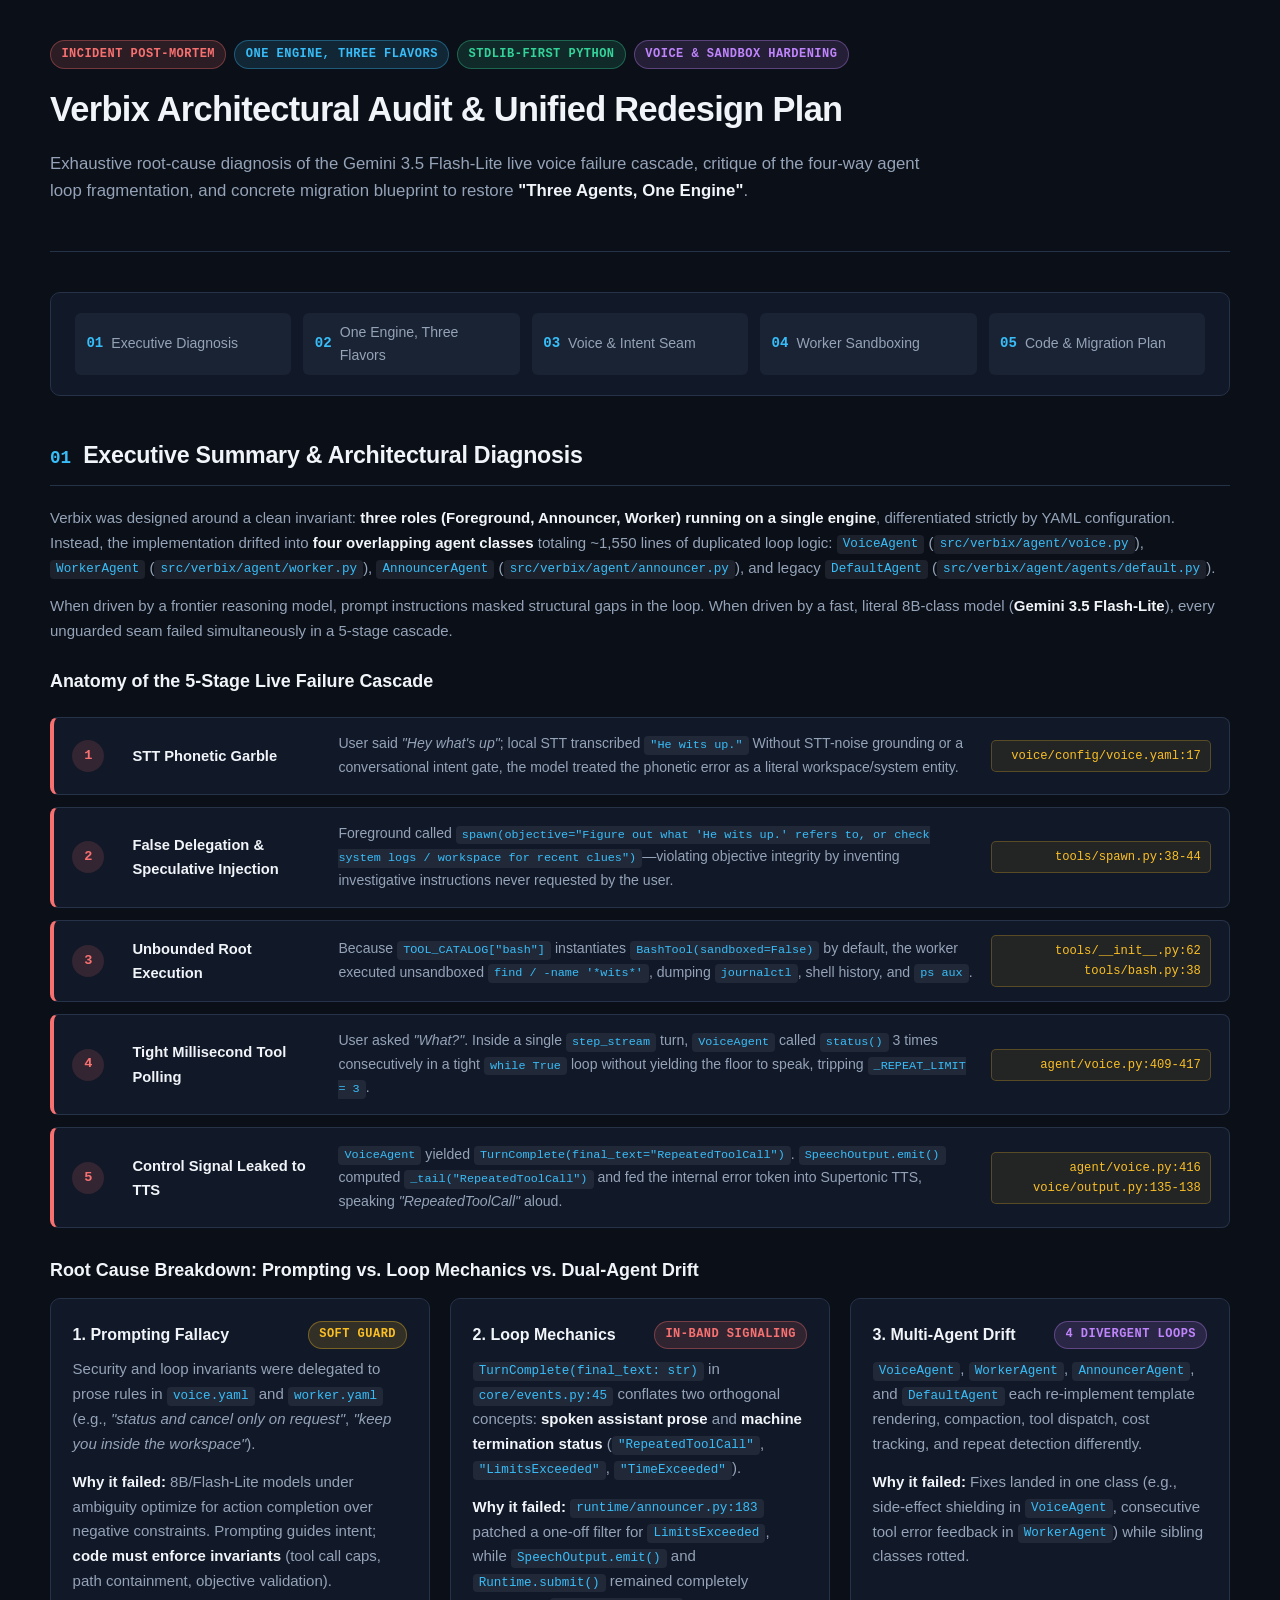
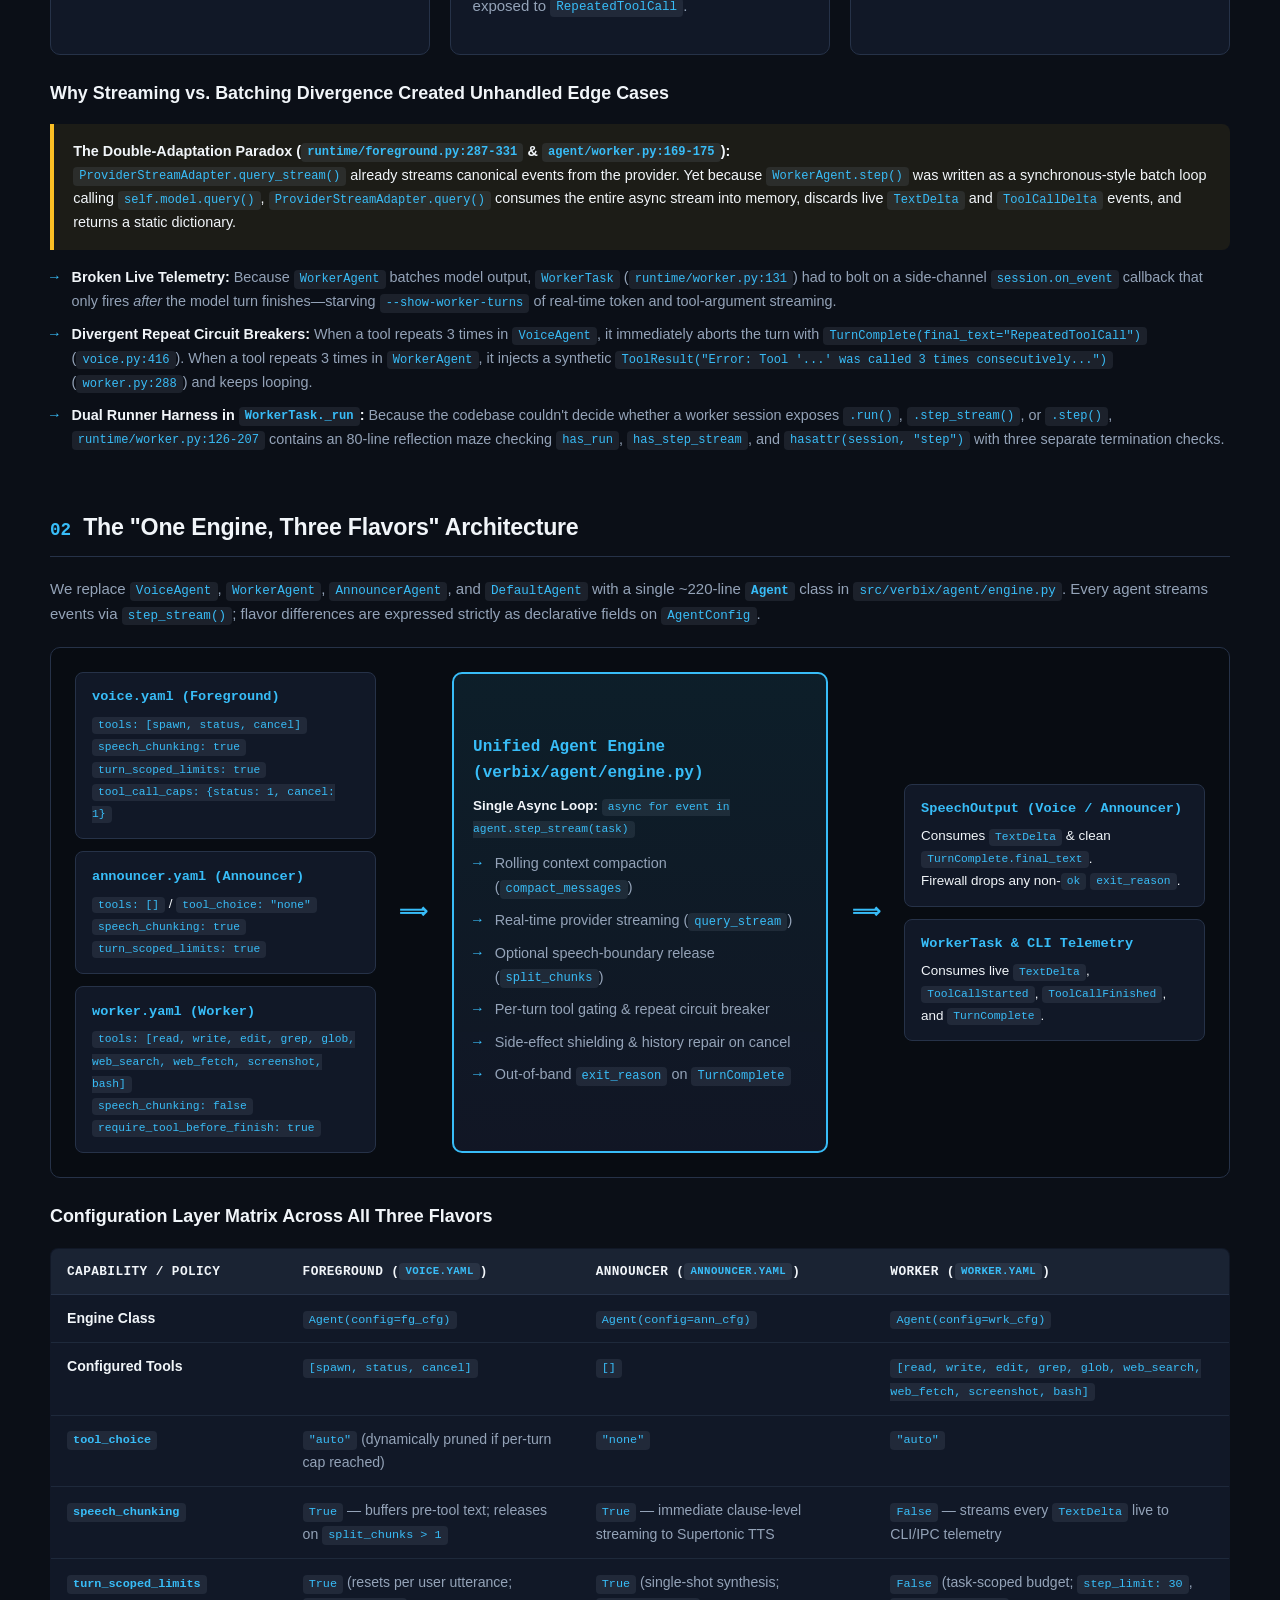
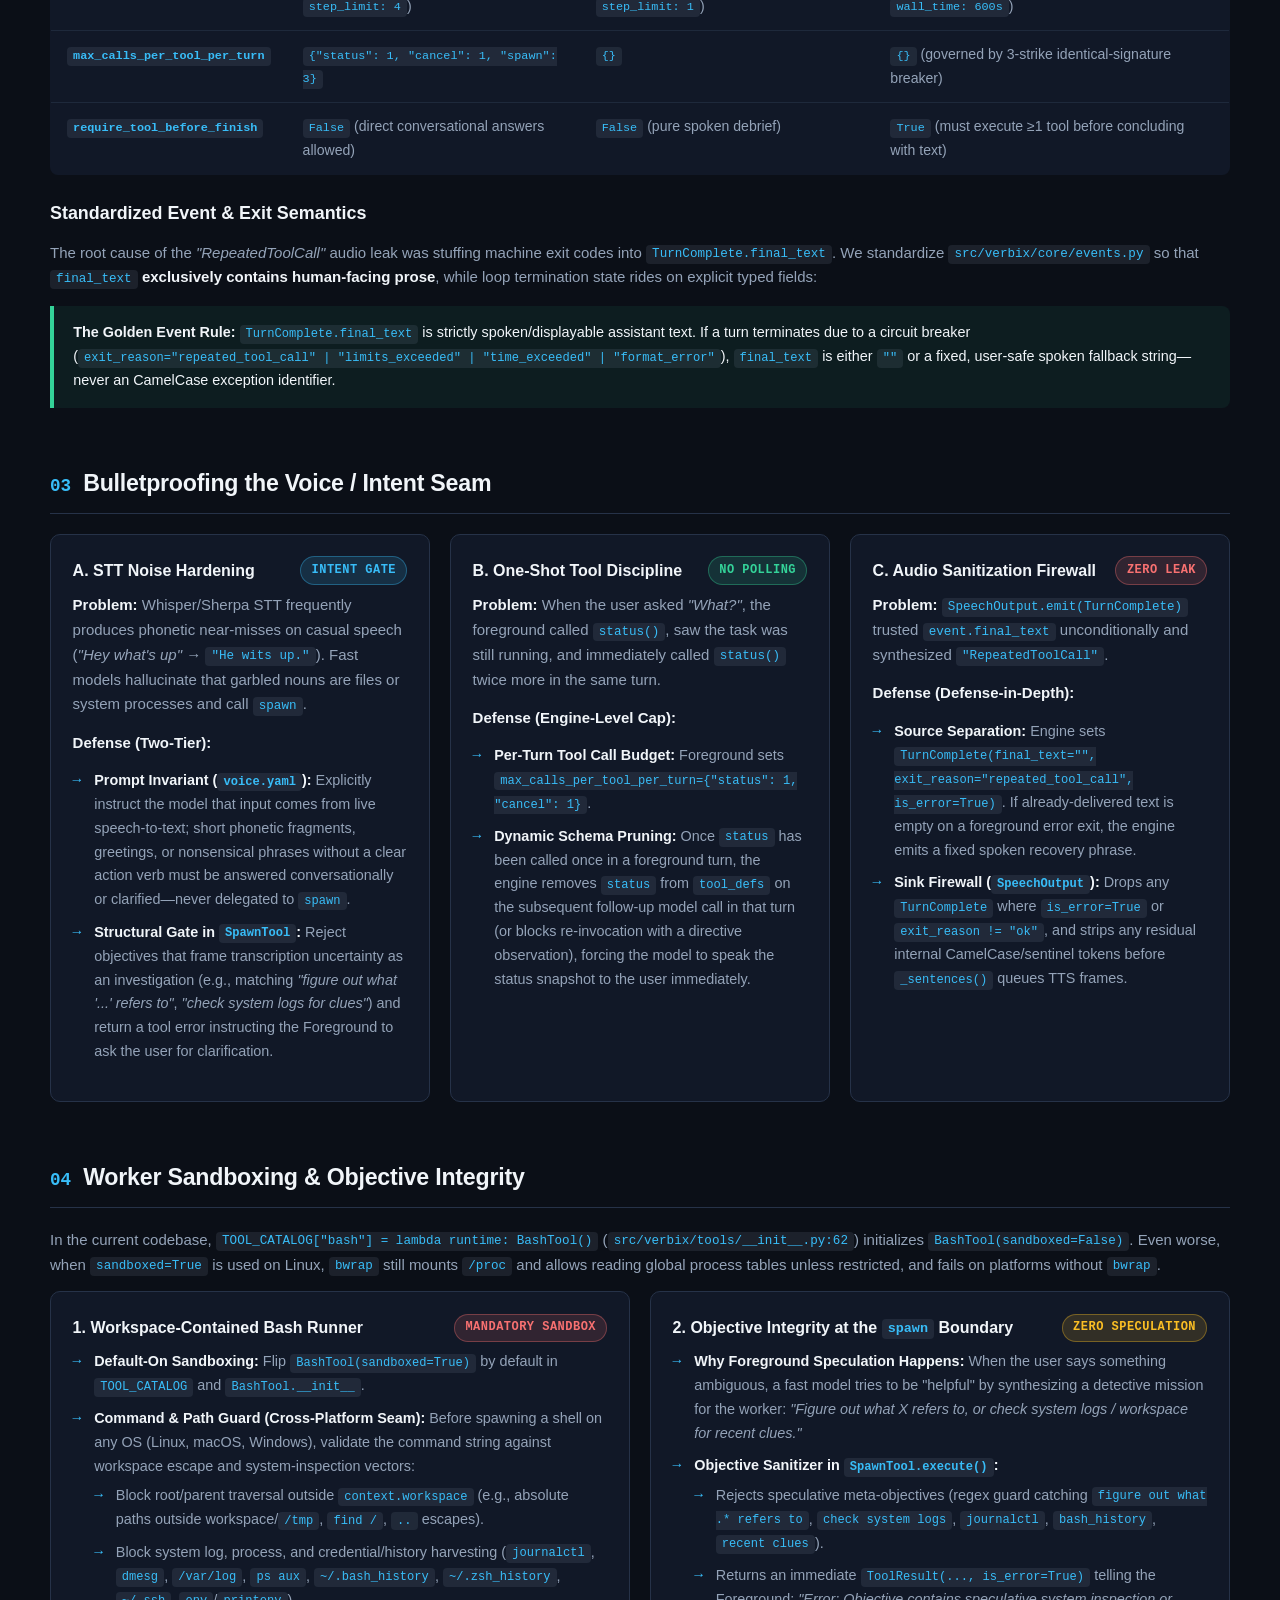
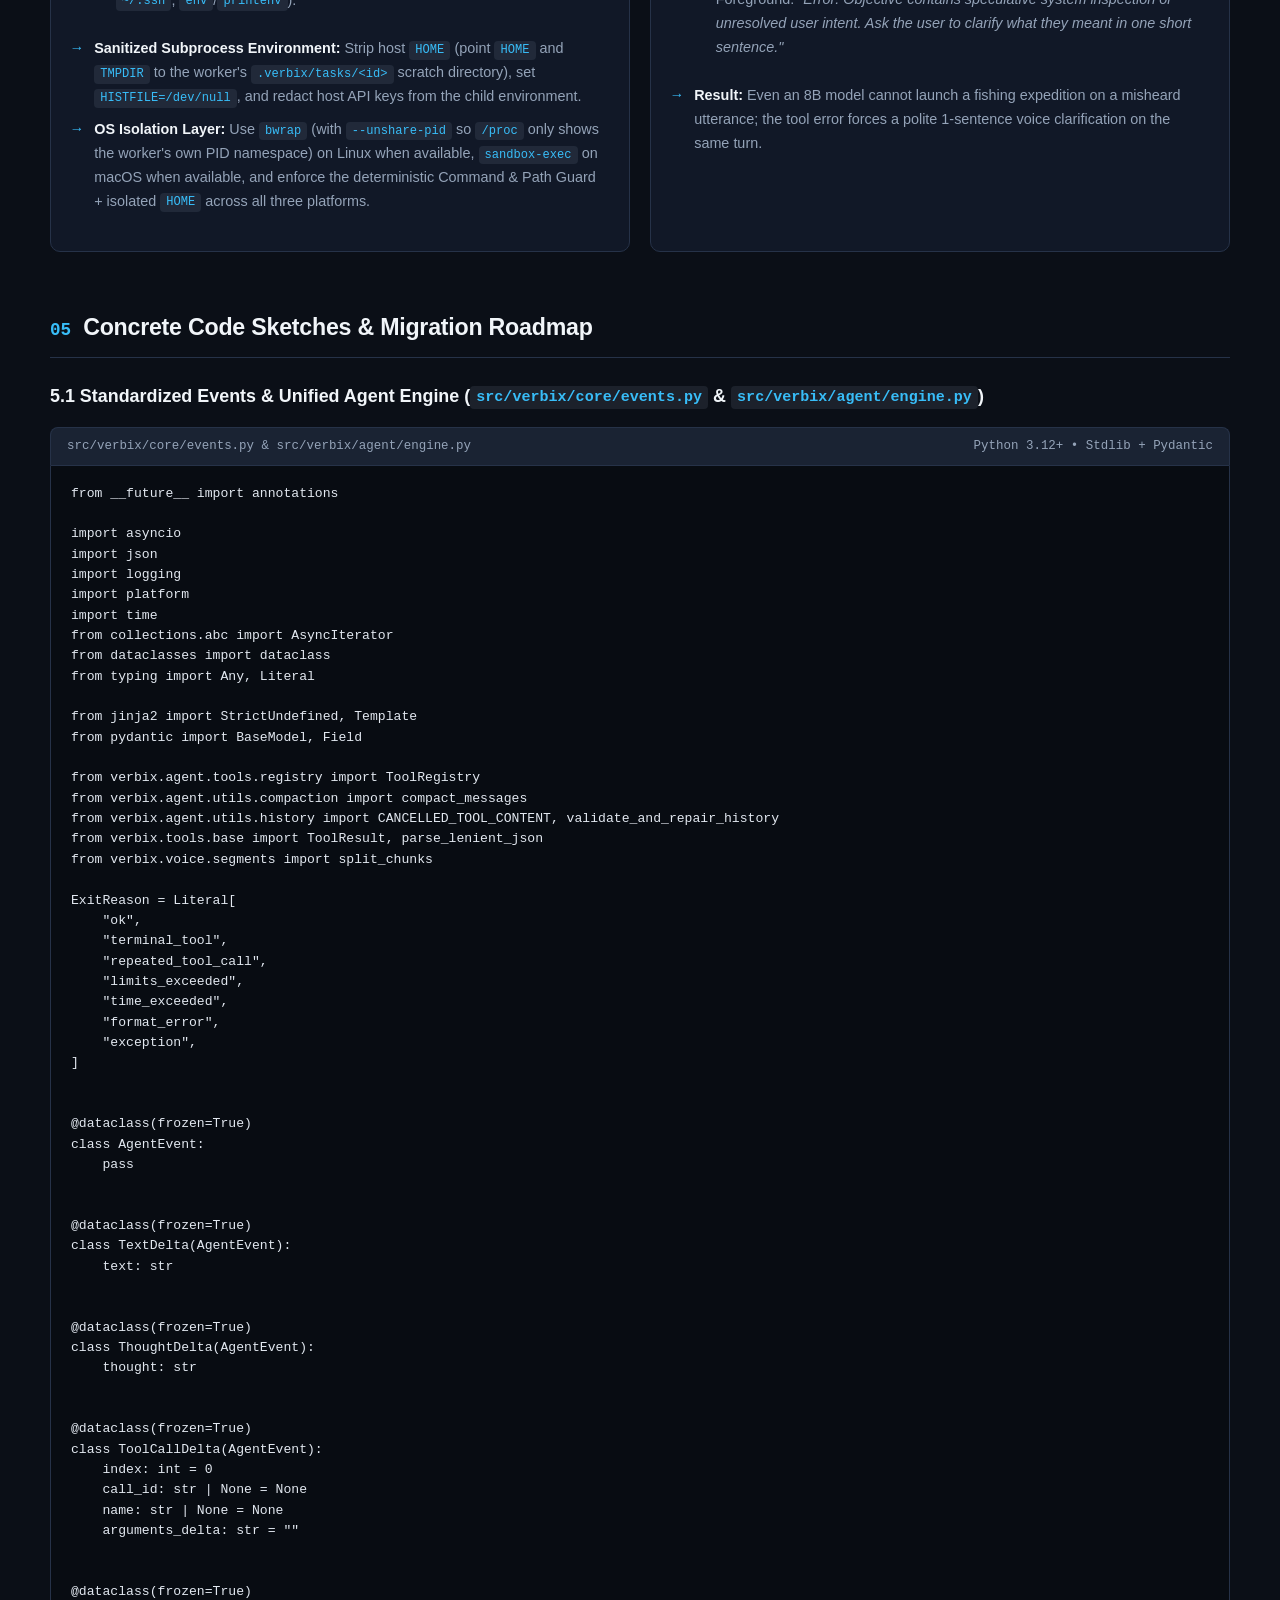
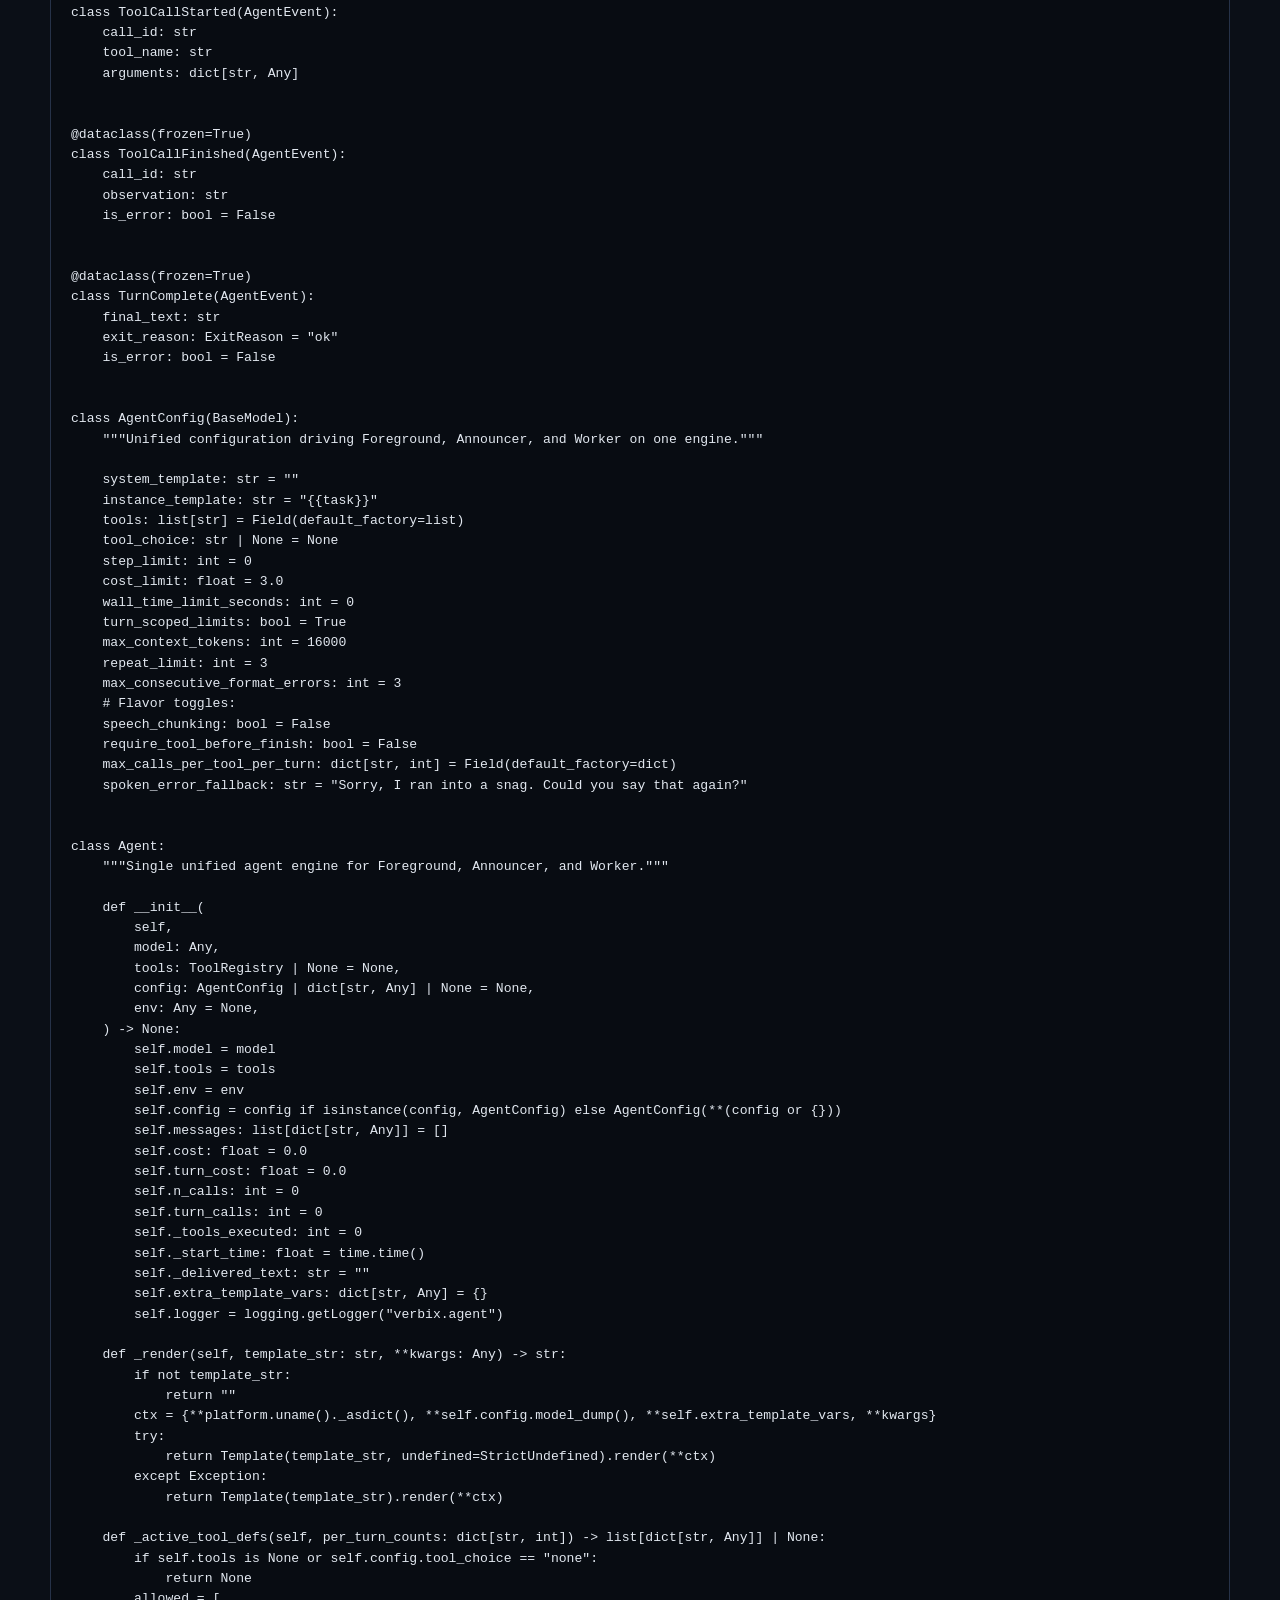
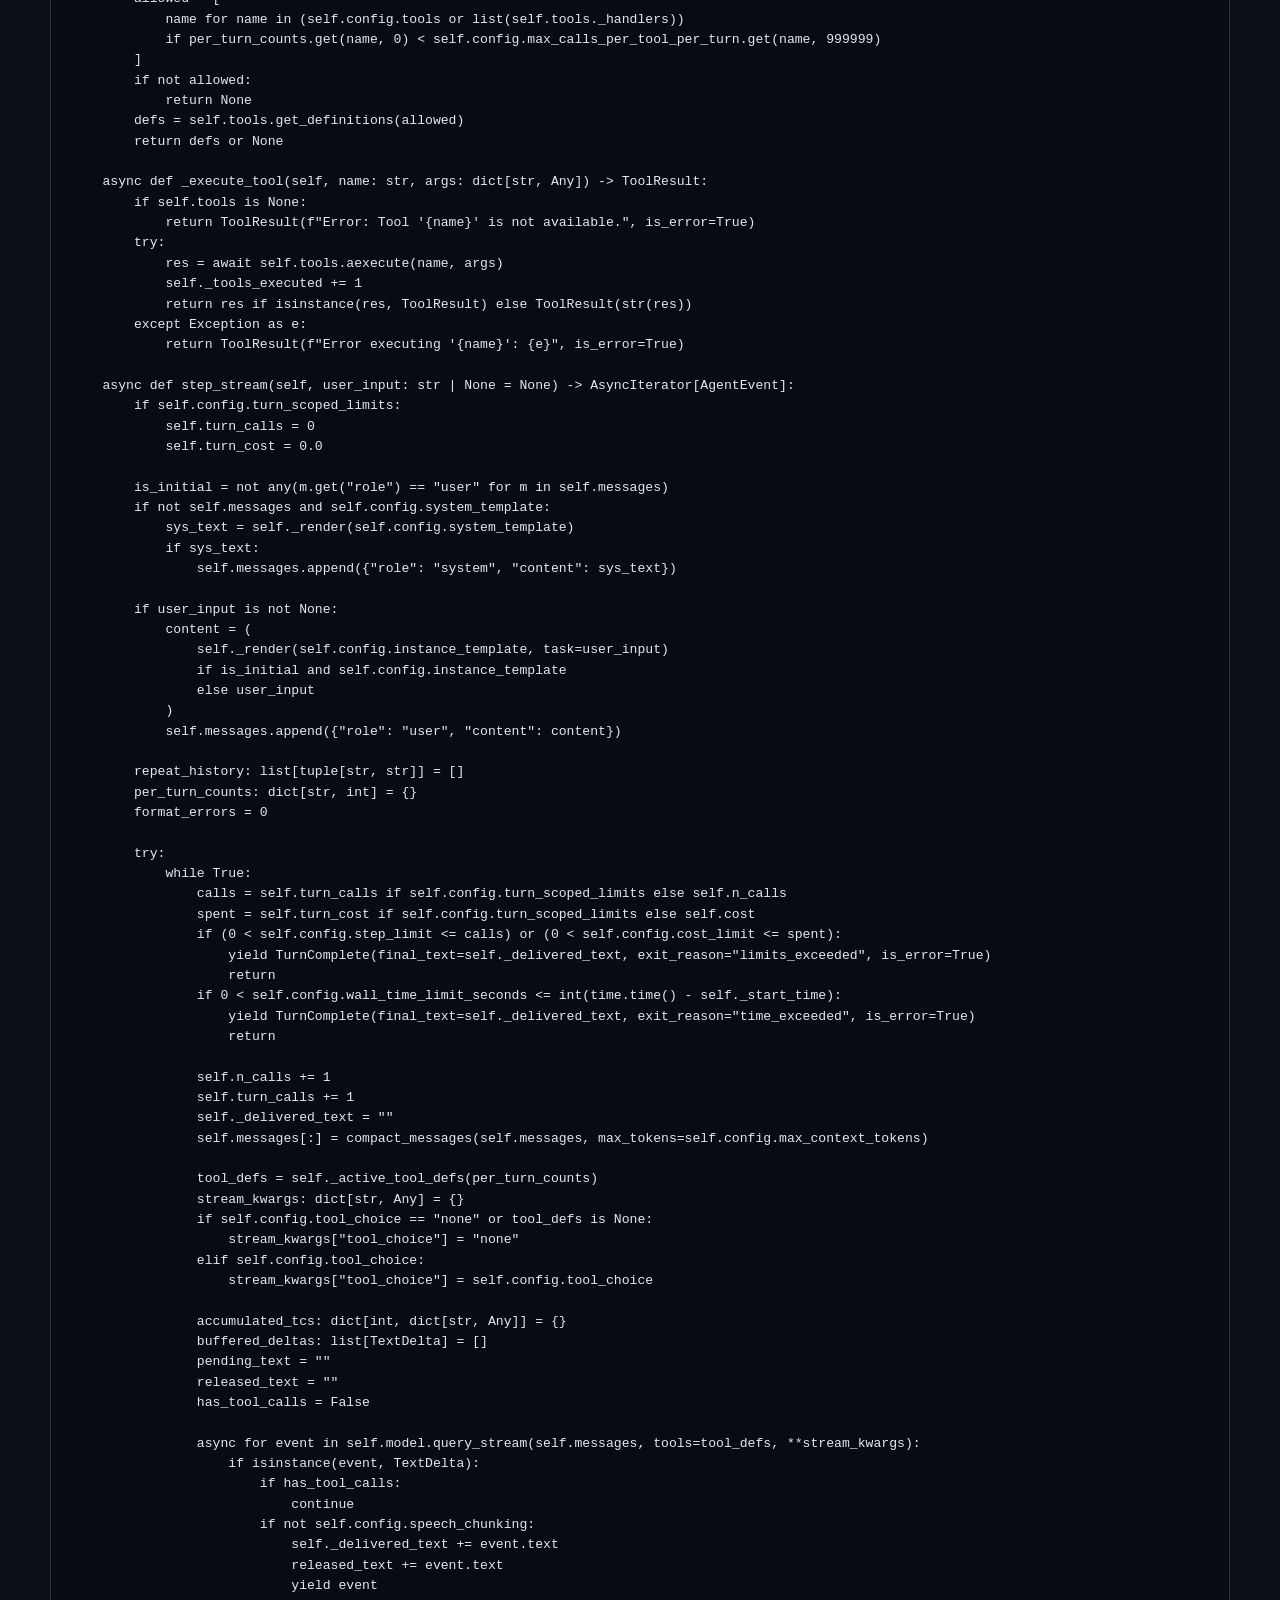
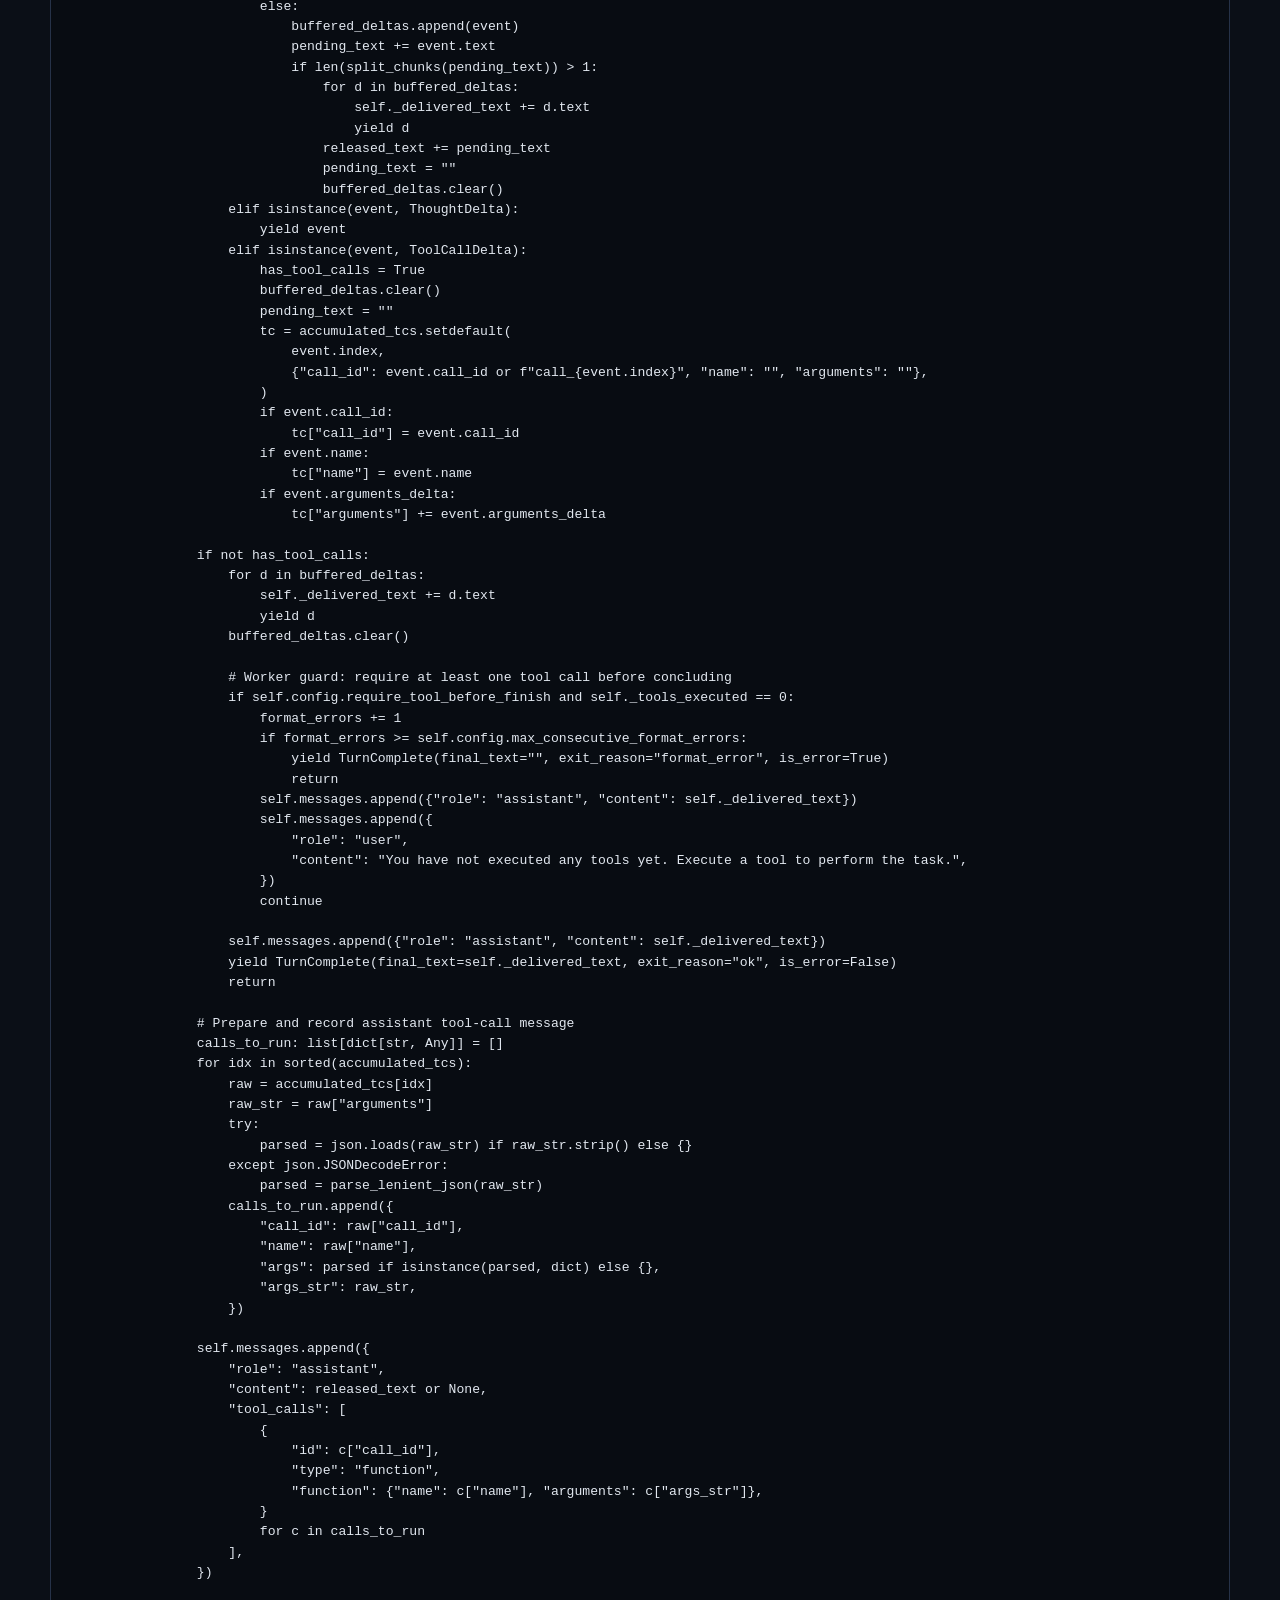
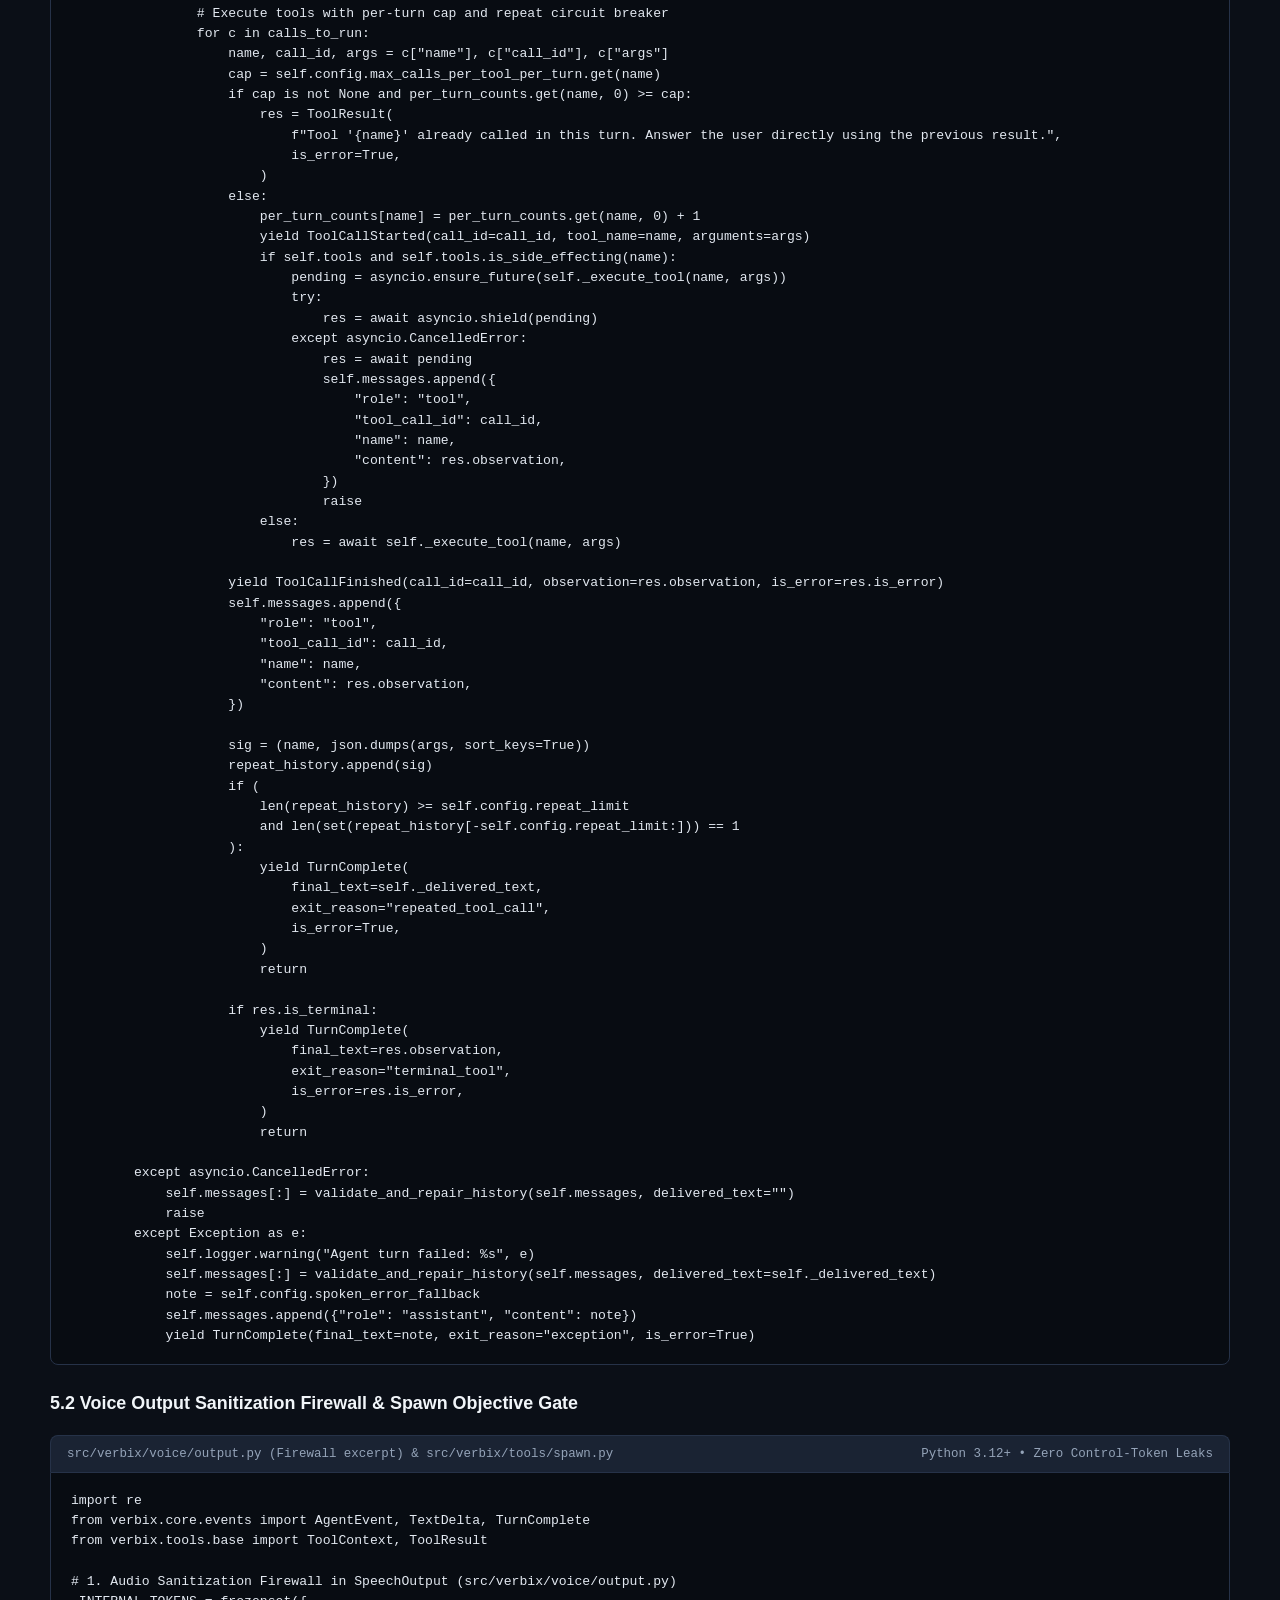
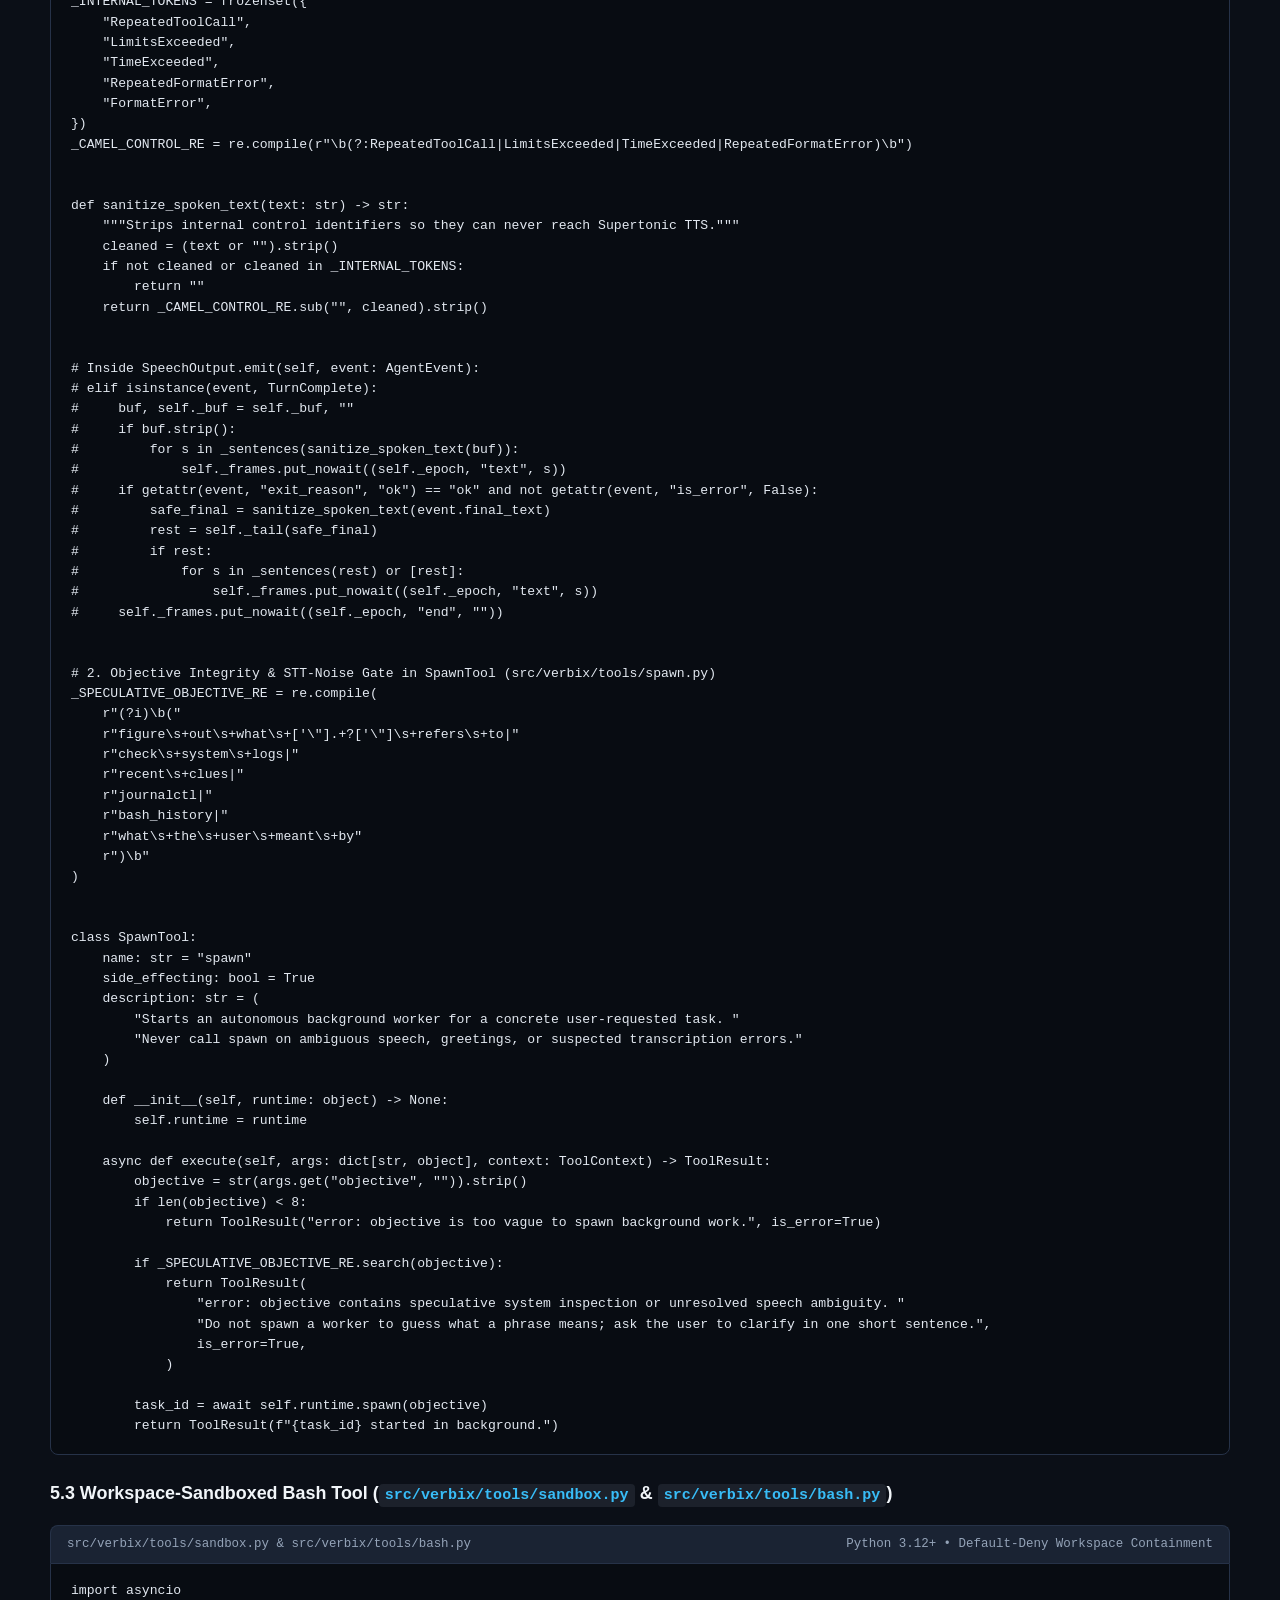
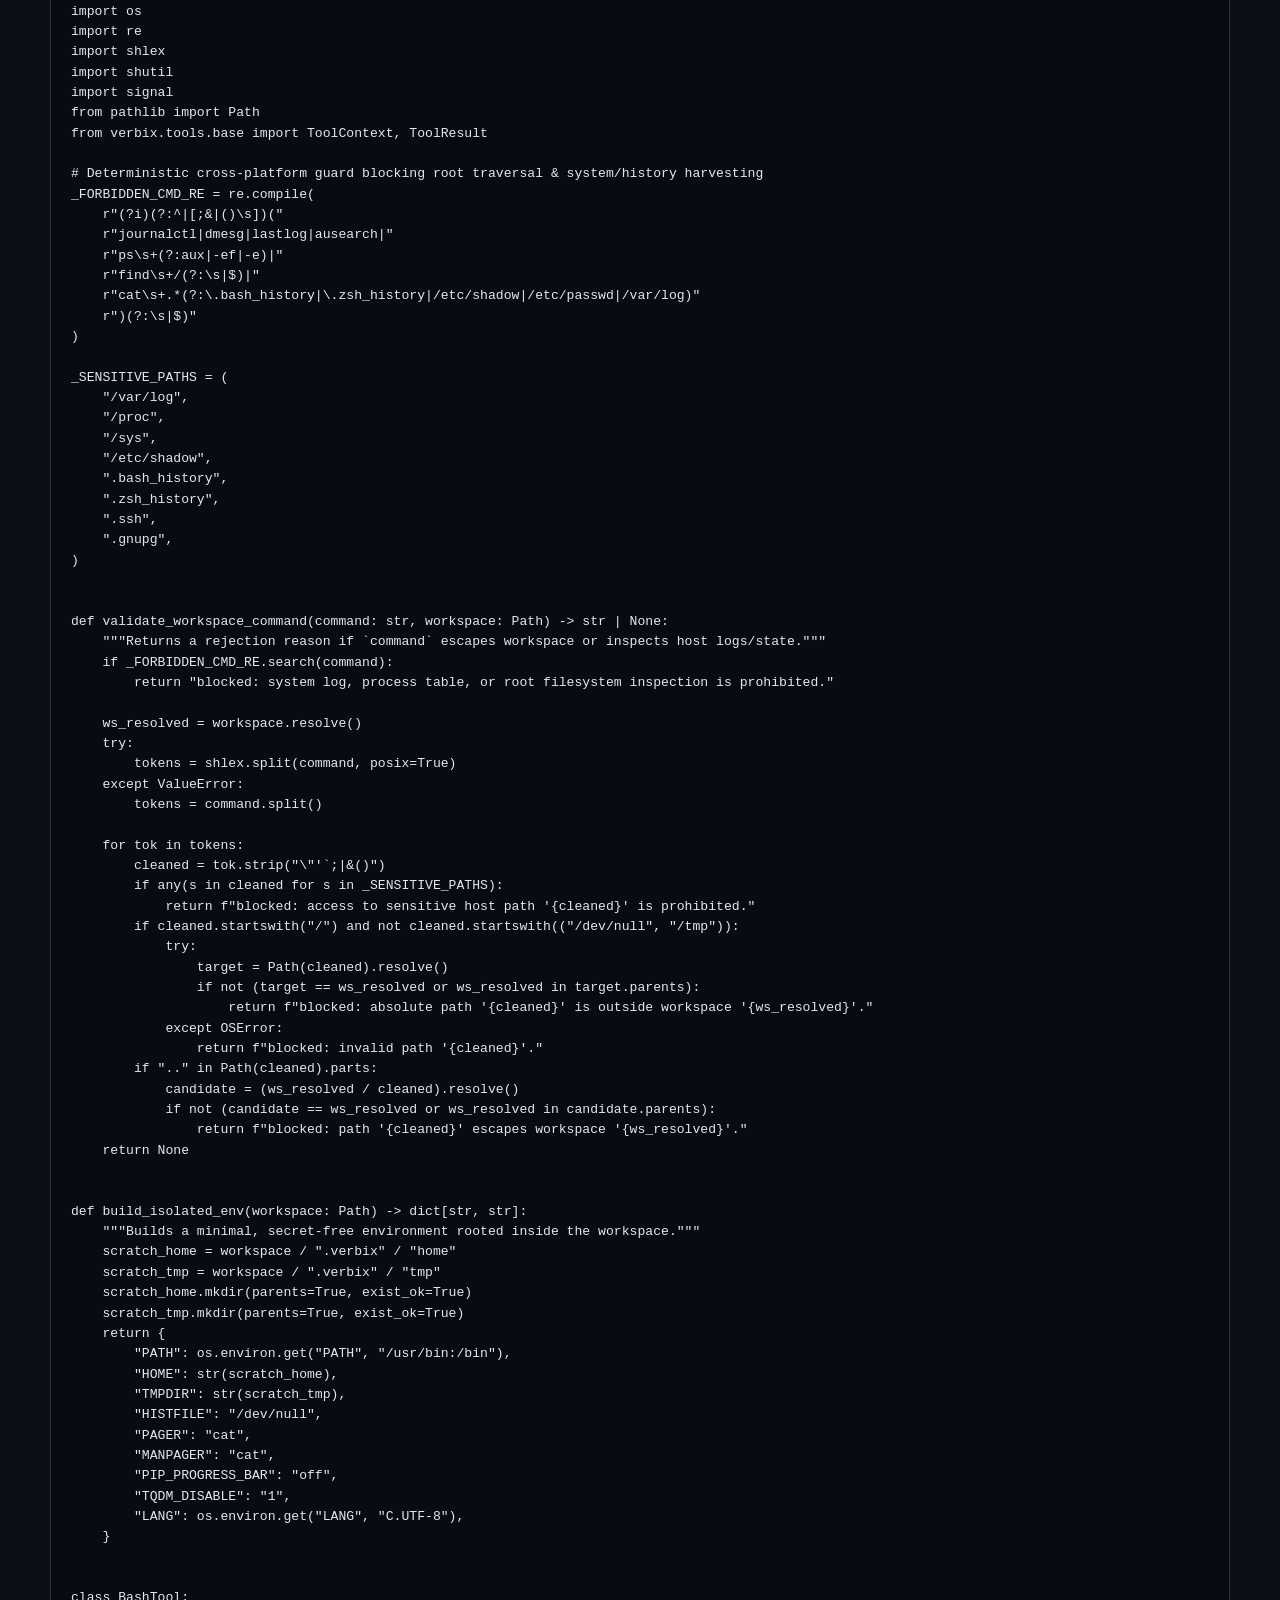
==== commit 89b95ebb: "feat(tools): add native clipboard, media, and app desktop tools" ====
--- a/docs/verbix_architecture_audit.html
+++ b/docs/verbix_architecture_audit.html
@@ -586,7 +586,7 @@
           <div class="cascade-idx">5</div>
           <div class="cascade-stage">Control Signal Leaked to TTS</div>
           <div class="cascade-desc">
-            <code>VoiceAgent</code> yielded <code>TurnComplete(final_text="RepeatedToolCall")</code>. <code>SpeechOutput.emit()</code> computed <code>_tail("RepeatedToolCall")</code> and fed the internal error token into Kokoro TTS, speaking <em>"RepeatedToolCall"</em> aloud.
+            <code>VoiceAgent</code> yielded <code>TurnComplete(final_text="RepeatedToolCall")</code>. <code>SpeechOutput.emit()</code> computed <code>_tail("RepeatedToolCall")</code> and fed the internal error token into Supertonic TTS, speaking <em>"RepeatedToolCall"</em> aloud.
           </div>
           <div class="cascade-pin">agent/voice.py:416<br/>voice/output.py:135-138</div>
         </div>
@@ -756,7 +756,7 @@
           <tr>
             <td><strong><code>speech_chunking</code></strong></td>
             <td><code>True</code> — buffers pre-tool text; releases on <code>split_chunks &gt; 1</code></td>
-            <td><code>True</code> — immediate clause-level streaming to Kokoro TTS</td>
+            <td><code>True</code> — immediate clause-level streaming to Supertonic TTS</td>
             <td><code>False</code> — streams every <code>TextDelta</code> live to CLI/IPC telemetry</td>
           </tr>
           <tr>
@@ -1320,7 +1320,7 @@
 
 
 def sanitize_spoken_text(text: str) -> str:
-    """Strips internal control identifiers so they can never reach Kokoro TTS."""
+    """Strips internal control identifiers so they can never reach Supertonic TTS."""
     cleaned = (text or "").strip()
     if not cleaned or cleaned in _INTERNAL_TOKENS:
         return ""
